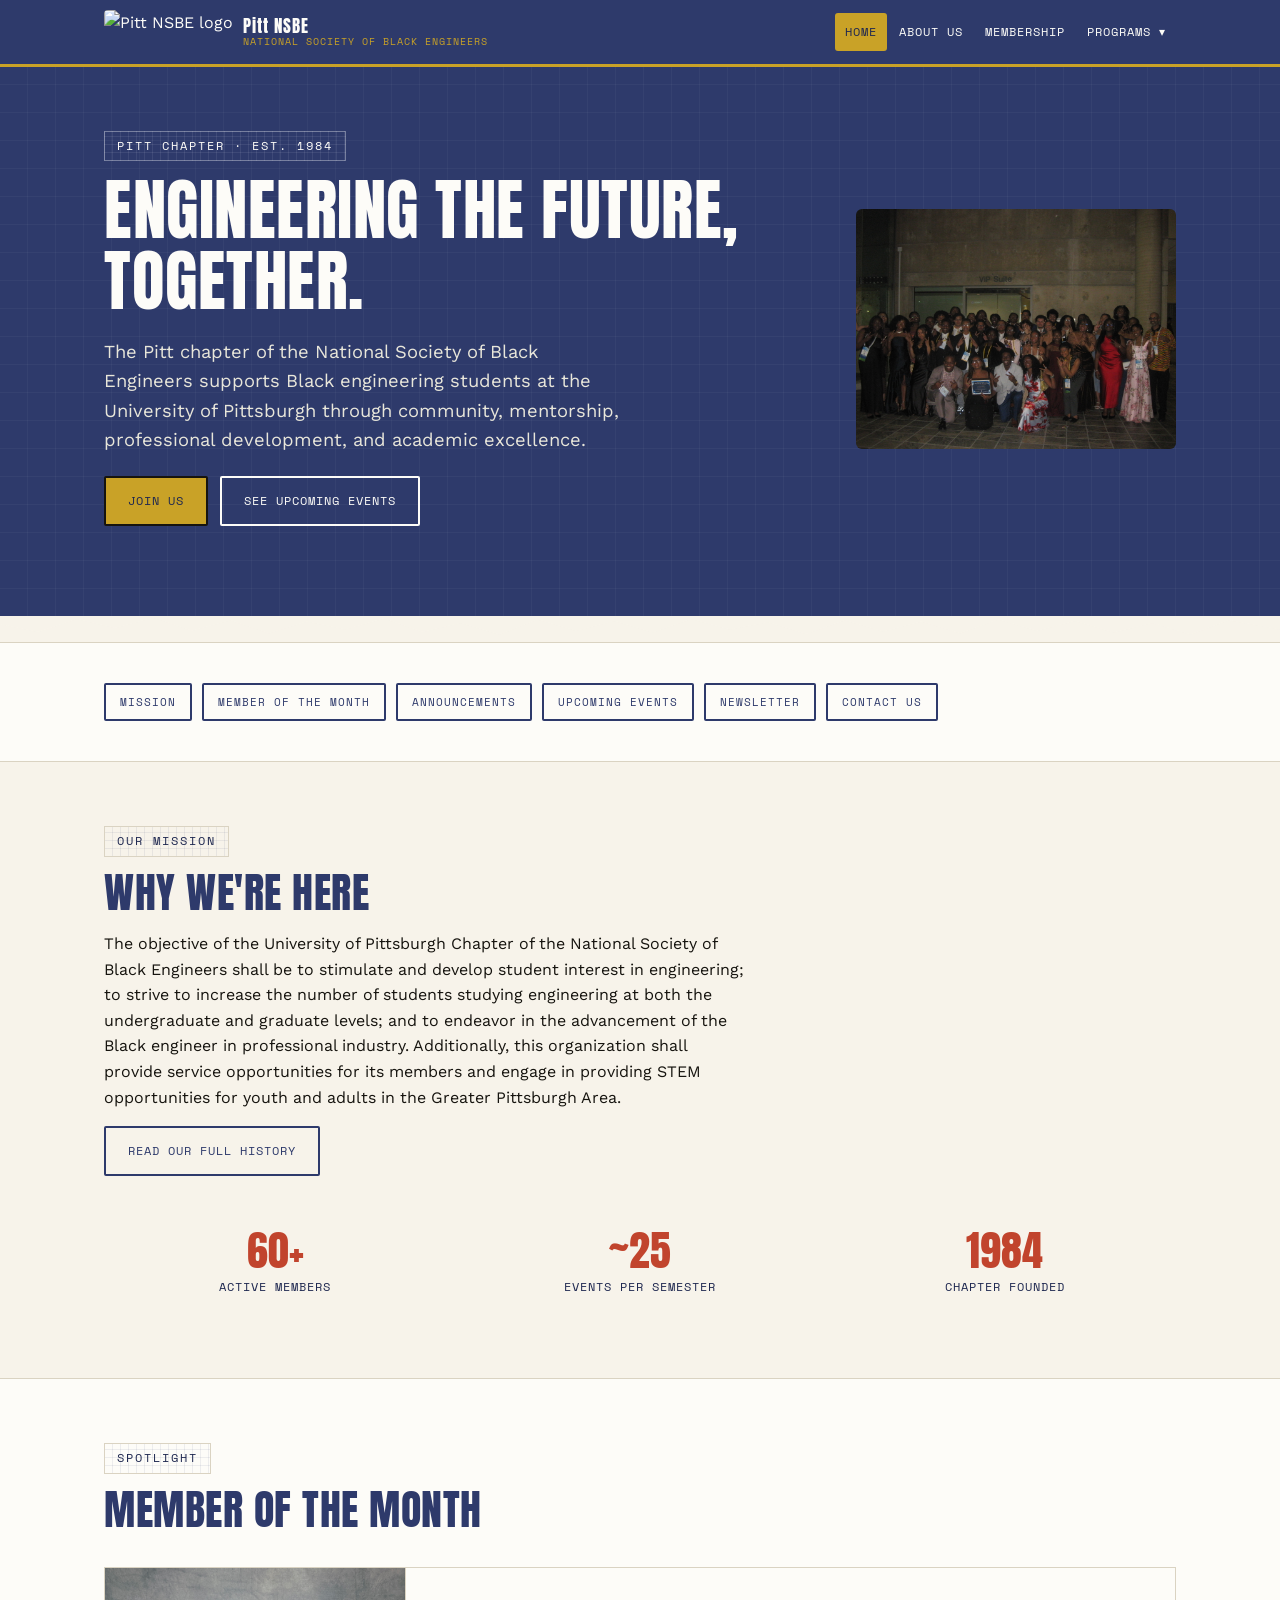
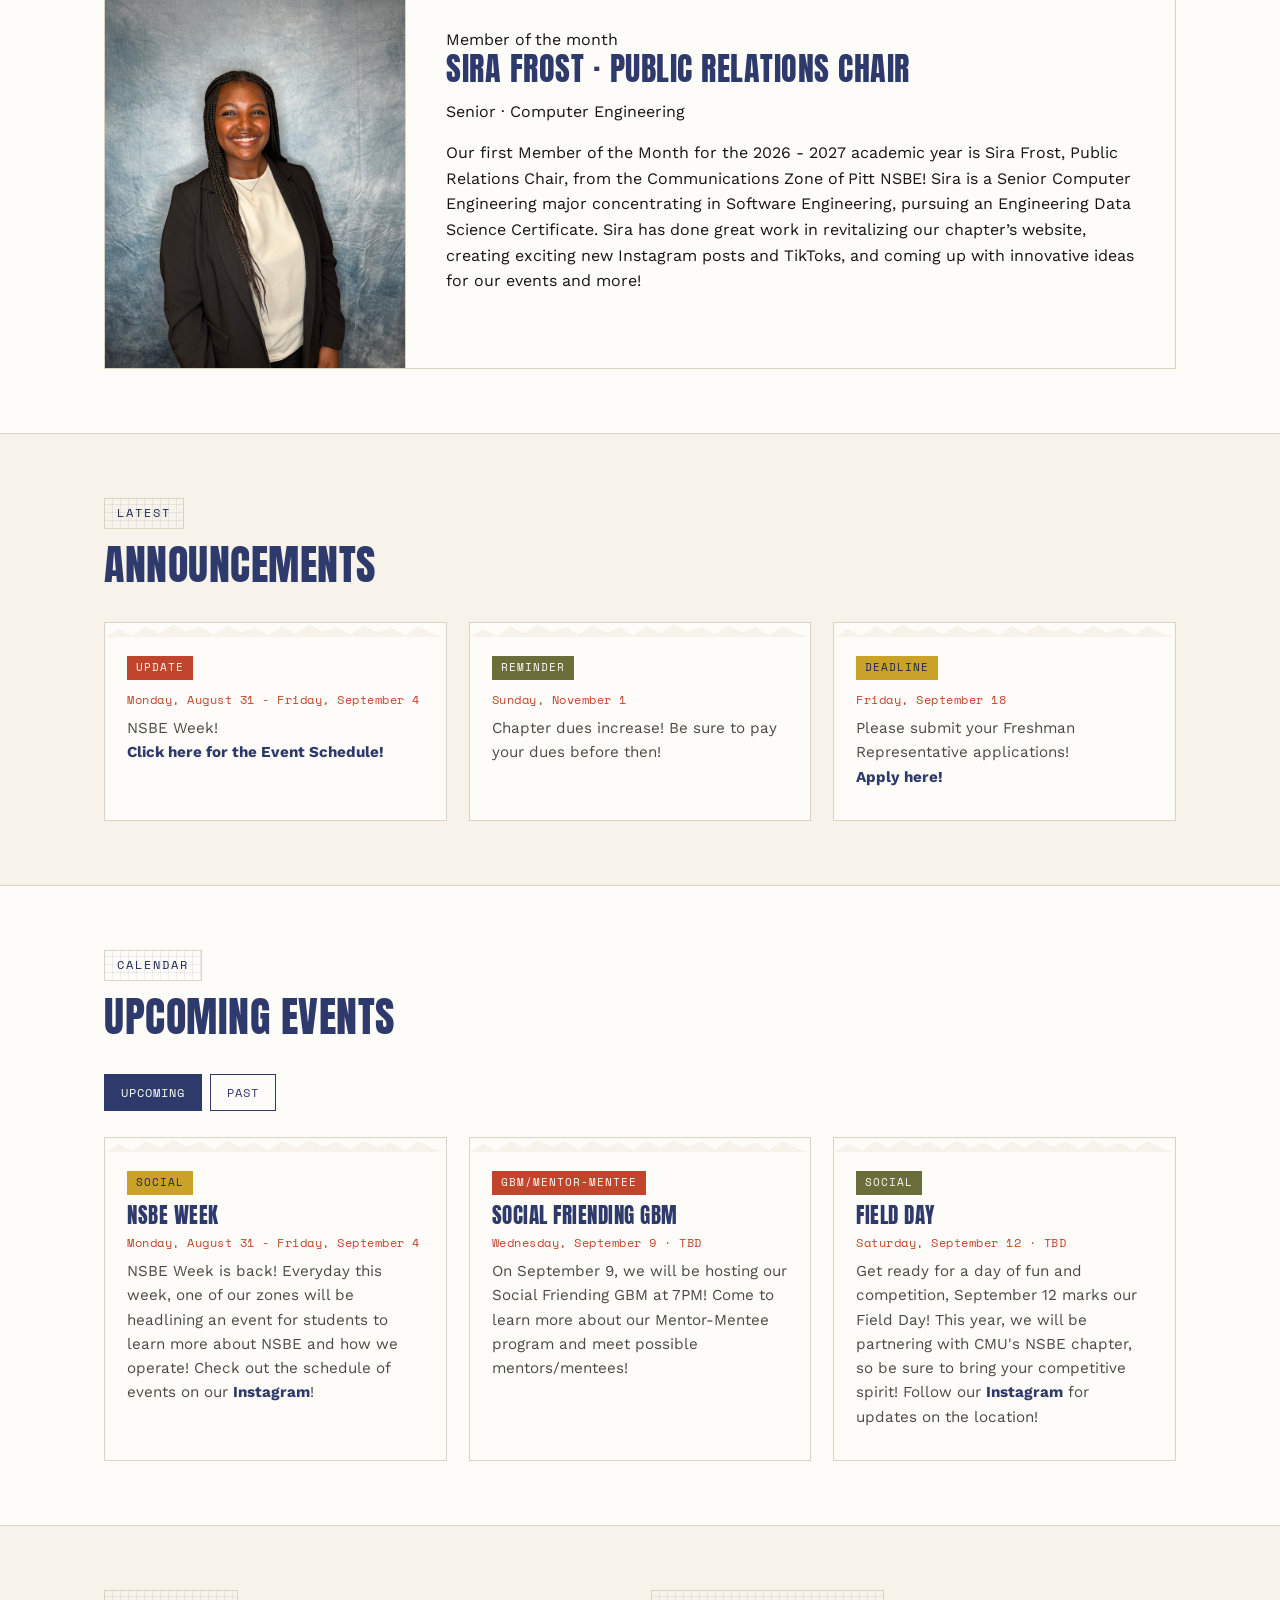
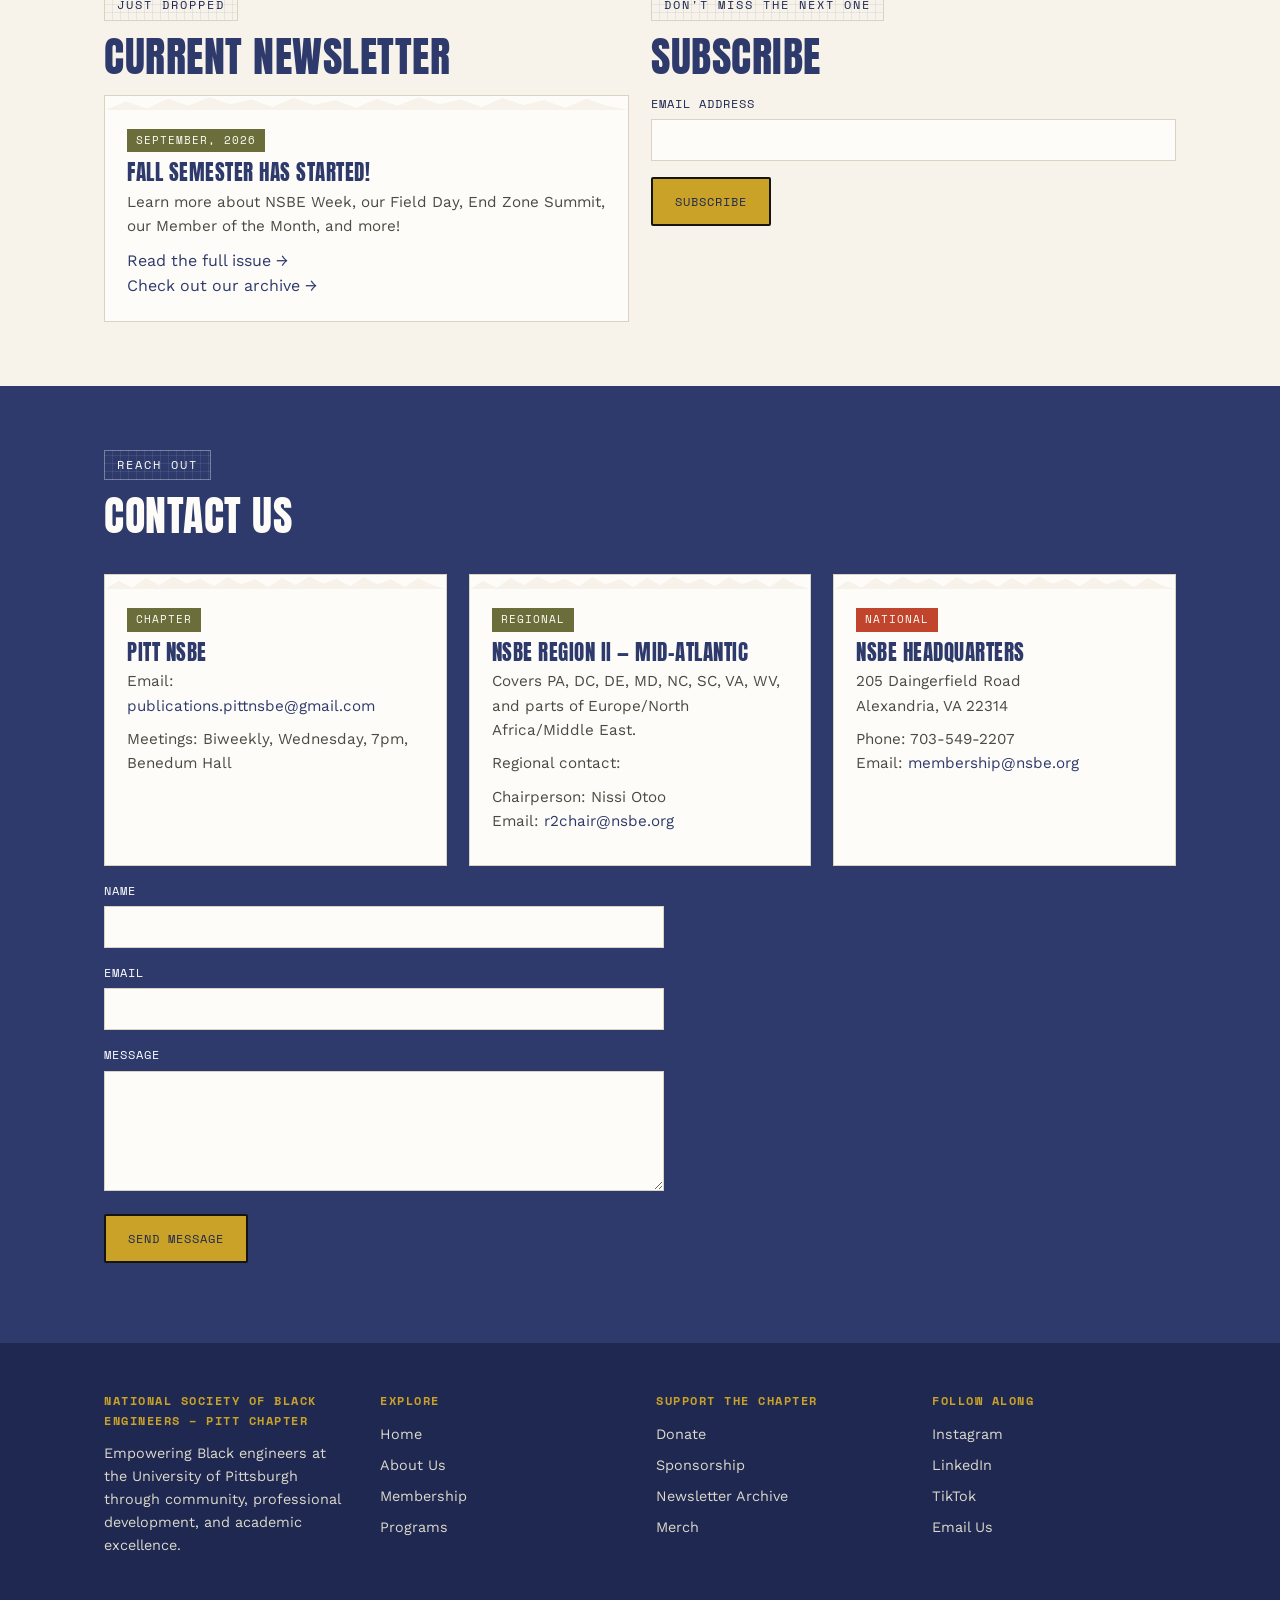
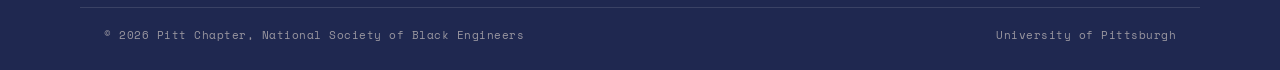
==== index.html @ 00cb349c "updated newsletter, member of the month, some nsbe jr info, mentor-mentee info, dues info, membershi" ====
<!DOCTYPE html>
<html lang="en">

<head>
  <meta charset="UTF-8">
  <meta name="viewport" content="width=device-width, initial-scale=1.0">
  <title>Home &middot; Pitt NSBE</title>
  <meta name="description" content="Pitt chapter of the National Society of Black Engineers.">
  <link rel="icon" href="assets/logo-nav.png">
  <link rel="stylesheet" href="css/style.css">
</head>

<body>
  <nav class="site-nav">
    <div class="nav-inner">
      <a class="brand" href="index.html">
        <img src="assets/logo-nav.png" alt="Pitt NSBE logo">
        <span class="brand-text">Pitt NSBE<small>National Society of Black Engineers</small></span>
      </a>
      <button class="nav-toggle" type="button" aria-label="Toggle menu">Menu</button>
      <ul class="nav-links">
        <li class="active"><a href="index.html">Home</a></li>
        <li><a href="about.html">About us</a></li>
        <li><a href="membership.html">Membership</a></li>
        <li class="has-dropdown"><button type="button">Programs &#9662;</button>
          <div class="dropdown"><a href="programs.html">About</a><a href="programs-aex.html">AEX chair</a><a
              href="programs-mentor-mentee.html">Mentor-Mentee</a><a href="programs-freshman-reps.html">Freshman Reps</a><a href="programs-volunteering-pci.html">Volunteering &amp; PCI</a></div>
      </ul>
    </div>
  </nav>
  <header class="hero">
    <div class="wrap">
      <div class="hero-copy">
        <span class="eyebrow on-navy">Pitt chapter &middot; est. 1984</span>
        <h1>Engineering&nbsp;the future,<br>together.</h1>
        <p class="lead">The Pitt chapter of the National Society of Black Engineers supports Black engineering students
          at the University of Pittsburgh through community, mentorship, professional development, and academic
          excellence.</p>
        <div class="hero-actions"><a class="btn" href="membership.html">Join us</a><a class="btn outline"
            href="#events">See upcoming events</a></div>
      </div>
      <div class="hero-figure"><img src="assets/IMG_0581.JPG" alt="Pitt NSBE chapter photo" style="border-radius:6px;">
      </div>
    </div>
  </header>
  <span class="torn"></span>
  <section class="tight alt">
    <div class="wrap" style="display:flex;gap:10px;flex-wrap:wrap;"><a href="#mission" class="btn on-paper outline"
        style="padding:8px 14px;font-size:0.7rem;">Mission</a><a href="#motm" class="btn on-paper outline"
        style="padding:8px 14px;font-size:0.7rem;">Member of the month</a><a href="#announcements"
        class="btn on-paper outline" style="padding:8px 14px;font-size:0.7rem;">Announcements</a><a href="#events"
        class="btn on-paper outline" style="padding:8px 14px;font-size:0.7rem;">Upcoming events</a><a href="#newsletter"
        class="btn on-paper outline" style="padding:8px 14px;font-size:0.7rem;">Newsletter</a><a href="#contact"
        class="btn on-paper outline" style="padding:8px 14px;font-size:0.7rem;">Contact us</a></div>
  </section>

  <section id="mission">
    <div class="wrap">
      <div class="section-head">
        <span class="eyebrow">Our mission</span>
        <h2>Why we're here</h2>
        <p>The objective of the University of Pittsburgh Chapter of the National Society of Black Engineers shall be to
          stimulate and develop student interest in engineering;
          to strive to increase the number of students studying engineering at both the undergraduate and graduate
          levels;
          and to endeavor in the advancement of the Black engineer in professional industry.
          Additionally, this organization shall provide service opportunities for
          its members and engage in providing STEM opportunities for youth and adults in the Greater Pittsburgh Area.
        </p>
        <a class="btn on-paper outline" href="about.html#history">Read our full history</a>
      </div>
      <div class="grid cols-4">
        <div class="stat">
          <div class="num">60+</div>
          <div class="label">Active members</div>
        </div>
        <div class="stat">
          <div class="num">~25</div>
          <div class="label">Events per semester</div>
        </div>
        <!-- <div class="stat">
          <div class="num">[N]</div>
          <div class="label">Corporate partners</div>
        </div> -->
        <div class="stat">
          <div class="num">1984</div>
          <div class="label">Chapter founded</div>
        </div>
      </div>
    </div>
  </section>

  <section id="motm" class="alt">
    <div class="wrap">
      <div class="section-head">
        <span class="eyebrow">Spotlight</span>
        <h2>Member of the Month</h2>
      </div>
      <div
        style="display:flex;flex-wrap:wrap;align-items:stretch;border:1px solid var(--paper-line);background:var(--white);">
        <div><img class="photo-block" src="memberofthemonth/sira_memberofthemonth.JPEG" alt="none"
            style="flex:1 1 340px;max-height:400px;height:auto;aspect-ratio:auto;margin-bottom:0;border:none;border-right:1px solid var(--paper-line);">
        </div>
        <div style="flex:1 1 380px;padding:40px;display:flex;flex-direction:column;justify-content:center;">
          <span class="tag mustard" style="align-self:flex-start;">Member of the month</span>
          <h3 style="font-size:2rem;">Sira Frost &middot; Public Relations Chair</h3>
          <p class="meta">Senior &middot; Computer Engineering<!--[Year] &middot; [Major]--></p>
          <p>Our first Member of the Month for the 2026 - 2027 academic year is Sira Frost, Public Relations Chair, from the Communications Zone of Pitt NSBE! Sira is a Senior Computer Engineering major concentrating in Software Engineering, pursuing an Engineering Data Science Certificate. Sira has done great work in revitalizing our chapter’s website, creating exciting new Instagram posts and TikToks, and coming up with innovative ideas for our events and more! 
            <!--Commented: [Placeholder: a short highlight &mdash; what this member has been working on, an award, a project, or why
            they were nominated.]-->
          </p>
        </div>
      </div>
    </div>
  </section>

  <section id="announcements">
    <div class="wrap">
      <div class="section-head">
        <span class="eyebrow">Latest</span>
        <h2>Announcements</h2>
      </div>
      <div class="grid cols-3">
        <div class="card"><span class="tag rust">Update</span>
          <p class="meta">Monday, August 31 - Friday, September 4</p>
          <p>NSBE Week! <br /><a href="https://www.instagram.com/p/DcrUnYECfcT/?utm_source=ig_web_copy_link&igsi=MzRlODBiNWFlZA=="><b>Click here for the Event Schedule!</b></a>
        </div>
        <div class="card"><span class="tag">Reminder</span>
          <p class="meta">Sunday, November 1</p>
          <p>Chapter dues increase! Be sure to pay your dues before then!</p>
        </div>
        <div class="card"><span class="tag mustard">Deadline</span>
          <p class="meta">Friday, September 18</p>
          <p>Please submit your Freshman Representative applications! <br /><a href="https://docs.google.com/forms/d/1RPCoo2Vqmk_3-xjyX3SD7b1E298fFHgGAANu89RTq7o/viewform?edit_requested=true"><b>Apply here!</b></a></p>
        </div>
      </div>
    </div>
  </section>

  <section id="events" class="alt">
    <div class="wrap">
      <div class="section-head">
        <span class="eyebrow">Calendar</span>
        <h2>Upcoming events</h2>
      </div>
      <div class="tabs">
        <button class="tab-btn active" data-tab="ev-upcoming">Upcoming</button>
        <button class="tab-btn" data-tab="ev-past">Past</button>
      </div>
      <div class="tab-panel active" id="ev-upcoming">
        <div class="grid cols-3">
          <div class="card"><span class="tag mustard">Social</span>
            <h3>NSBE Week</h3>
            <p class="meta">Monday, August 31 - Friday, September 4</p>
            <p>NSBE Week is back! Everyday this week, one of our zones will be headlining an event for students to learn more about NSBE and how we operate! 
              Check out the schedule of events on our <a href="https://www.instagram.com/p/DcrUnYECfcT/?utm_source=ig_web_copy_link&igsi=MzRlODBiNWFlZA=="><b>Instagram</b></a>!
            </p>
          </div>
          <div class="card"><span class="tag rust">GBM/Mentor-Mentee</span>
            <h3>Social Friending GBM</h3>
            <p class="meta">Wednesday, September 9 &middot; TBD</p>
            <p>On September 9, we will be hosting our Social Friending GBM at 7PM! Come to learn more about our Mentor-Mentee program and meet possible mentors/mentees!
            </p>
          </div>
          <div class="card"><span class="tag">Social</span>
            <h3>Field Day</h3>
            <p class="meta">Saturday, September 12 &middot; TBD</p>
            <p>Get ready for a day of fun and competition, September 12 marks our Field Day! This year, we will be partnering with CMU's NSBE chapter, so be sure to bring your competitive spirit! Follow our <a
                href="https://www.instagram.com/pitt_nsbe?utm_source=ig_web_button_share_sheet&igsh=ZDNlZDc0MzIxNw=="><b>Instagram</b></a>
              for updates on the location!
            </p>
          </div>
        </div>
      </div>
      <div class="tab-panel" id="ev-past">
        <div class="grid cols-3">
          <div class="card"><span class="tag rust">Social</span>
            <h3>Welcome Back Cookout</h3>
            <p class="meta">Saturday, August 22 &middot; Benedum Patio</p>
            <p>NSBE, SHPE, & SASE will be hosting a cookout to welcome incoming freshmen and welcome back returning
              members from 3-7 PM! <a href="https://docs.google.com/forms/d/e/1FAIpQLSeKUZq1J4CzcISL34aMlSRww9MVOa_pH2mMFoX3rJt0le-CTg/viewform"><b>Click Here To Sign Up!</b></a></p>
          </div>
          <div class="card"><span class="tag">GBM</span>
            <h3>First General Body Meeting</h3>
            <p class="meta">Wednesday, August 26, 8:30 PM &middot; Benedum 226</p>
            <p>Join us for our first General Body Meeting for the semester to learn more about NSBE and our chapter in 226 Benedum! Follow our <a
                href="https://www.instagram.com/pitt_nsbe?utm_source=ig_web_button_share_sheet&igsh=ZDNlZDc0MzIxNw=="><b>Instagram</b></a>
              for any updates! We are super excited to meet any newcomers and returning members!</p>
          </div>
        </div>
      </div>
    </div>
  </section>

  <section id="newsletter">
    <div class="wrap">
      <div class="grid cols-2">
        <div>
          <span class="eyebrow">Just dropped</span>
          <h2>Current newsletter</h2>
          <div class="card">
            <span class="tag">September, 2026</span>
            <h3>Fall Semester has Started!</h3>
            <p>Learn more about NSBE Week, our Field Day, End Zone Summit, our Member of the Month, and more!</p>
            <a href="newsletters/September2026.pdf" target="_blank">Read the full issue &rarr;</a>
            <br />
            <a href="newsletter.html">Check out our archive &rarr;</a>
          </div>
        </div>
        <div>
          <span class="eyebrow">Don't miss the next one</span>
          <h2>Subscribe</h2>
          <!--all of the information for the newsletter linking is found here: 
      https://www.thebricks.com/resources/guide-how-to-send-html-form-data-to-google-sheets
      however, some of the commas had to either be removed or replaced as semi-colons for the program to work-->

          <!-- link is to google sheets page titled "Newsletter Responses" in the google drive-->
          <p id="news-sub"></p>
          <form name="newsletterform">
            <label for="nl-email">Email address</label>
            <input id="nl-email" name="email" type="email" required>
            <button class="btn" type="submit" style="margin-top:16px;">Subscribe</button>
          </form>

          <!-- using javascript to make submission message nicer! 
       This code below prevents the submission of an email from redirecting/leaving the page-->
          <script>
            const form = document.forms['newsletterform'];
            const formMessage = document.getElementById('news-sub');

            const SCRIPT_URL = 'https://script.google.com/macros/s/AKfycbywruRN1-F2PvW3c5j03_kg2nvoqDYN-SeQJHiEJ90l92JN3gQOvHMiZaCP4nNTK57i5w/exec';

            form.addEventListener('submit', e => {
              e.preventDefault();
              formMessage.textContent = 'Signing you up...';

              fetch(SCRIPT_URL, { method: 'POST', body: new FormData(form) })
                .then(response => response.json())
                .then(data => {
                  if (data.result === 'success') {
                    formMessage.textContent = 'Thank you for signing up for the newsletter!';
                    form.reset();
                  } else {
                    throw new Error(data.error || 'Unknown error occured.');
                  }
                })
                .catch(error => {
                  formMessage.textContent = `Error: ${error.message}`;
                  console.error('Error!', error.message);
                });
            });
          </script>
          <!--ending the javascript here!-->
        </div>
      </div>
    </div>
  </section>

  <section id="contact" class="navy-band">
    <div class="wrap">
      <div class="section-head">
        <span class="eyebrow on-navy">Reach out</span>
        <h2>Contact us</h2>
      </div>
      <div class="grid cols-3">
        <div class="card">
          <span class="tag">Chapter</span>
          <h3>Pitt NSBE</h3>
          <p>Email: <a href="mailto:publications.pittnsbe@gmail.com">publications.pittnsbe@gmail.com</a></p>
          <p>Meetings: Biweekly, Wednesday, 7pm, Benedum Hall</p>
        </div>
        <div class="card">
          <span class="tag olive">Regional</span>
          <h3>NSBE Region II &mdash; Mid-Atlantic</h3>
          <p>Covers PA, DC, DE, MD, NC, SC, VA, WV, and parts of Europe/North Africa/Middle East.</p>
          <p>Regional contact: </p>
          <p>Chairperson: Nissi Otoo <br /> Email: <a href="mailto:r2chair@nsbe.org">r2chair@nsbe.org</a></p>
        </div>
        <div class="card">
          <span class="tag rust">National</span>
          <h3>NSBE headquarters</h3>
          <p>205 Daingerfield Road<br>Alexandria, VA 22314</p>
          <p>Phone: 703-549-2207<br>Email: <a href="mailto:membership@nsbe.org">membership@nsbe.org</a></p>
        </div>
      </div>

      <!-- form to send to https://script.google.com/macros/s/AKfycbzuCiwC8Fn8DdwNFXjEhxI9z-VA_QFYY_0JZyAAIa8i51FiUP8Oa0Be5FRlP1hA0Q_rvQ/exec-->
      <!--all of the information for the newsletter linking is found here: 
            https://www.thebricks.com/resources/guide-how-to-send-html-form-data-to-google-sheets
            however, some of the commas had to either be removed or replaced as semi-colons for the program to work-->

      <!-- link is to google sheets page titled "Website Contact Us Form" in the google drive-->

      <form name="contacting us">
        <label for="c-name" style="color:#fff;">Name</label>
        <input id="c-name" name="name" type="text" required>
        <label for="c-email" style="color:#fff;">Email</label>
        <input id="c-email" name="email" type="email" required>
        <label for="c-msg" style="color:#fff;">Message</label>
        <textarea id="c-msg" name="message" required></textarea>
        <button class="btn" type="submit" style="margin-top:16px;">Send message</button>
      </form>
      <p id="contact-form"></p>
      <!-- using javascript to make submission message nicer! 
             This code below prevents the submission of an email from redirecting/leaving the page-->
      <script>
        const form2 = document.forms['contacting us'];
        const formMessage2 = document.getElementById('contact-form');

        const SCRIPT_URL2 = 'https://script.google.com/macros/s/AKfycbwBzkp0fKs6wwoimPIFuyuUUCWdsDG2LCbnjaD9vH1feNxxSiebMyQF-0DlwcrGw7aBUw/exec';

        form2.addEventListener('submit', e2 => {
          e2.preventDefault();
          formMessage2.textContent = 'Sending your message...';

          fetch(SCRIPT_URL2, { method: 'POST', body: new FormData(form2) })
            .then(response => response.json())
            .then(data => {
              if (data.result === 'success') {
                formMessage2.textContent = 'Thank you for the message! We will get back to you as soon as possible!';
                form2.reset();
              } else {
                throw new Error(data.error || 'Unknown error occured.');
              }
            })
            .catch(error => {
              formMessage2.textContent = `Error: ${error.message}`;
              console.error('Error!', error.message);
            });
        });
      </script>
      <!--ending the javascript here!-->

    </div>
  </section>

  <footer>
    <div class="wrap">
      <div>
        <h4>National Society of Black Engineers &ndash; Pitt Chapter</h4>
        <p style="font-size:0.9rem;max-width:280px;">Empowering Black engineers at the University of Pittsburgh through
          community, professional development, and academic excellence.</p>
      </div>
      <div>
        <h4>Explore</h4>
        <ul>
          <li><a href="index.html">Home</a></li>
          <li><a href="about.html">About Us</a></li>
          <li><a href="membership.html">Membership</a></li>
          <li><a href="programs.html">Programs</a></li>
        </ul>
      </div>
      <div>
        <h4>Support the chapter</h4>
        <ul>
          <li><a href="donation.html">Donate</a></li>
          <li><a href="sponsorship.html">Sponsorship</a></li>
          <li><a href="newsletter.html">Newsletter Archive</a></li>
          <li><a href="merch.html">Merch</a></li>
        </ul>
      </div>
      <div>
        <h4>Follow along</h4>
        <ul>
          <li><a
              href="https://www.instagram.com/pitt_nsbe?utm_source=ig_web_button_share_sheet&igsh=ZDNlZDc0MzIxNw==">Instagram</a>
          </li>
          <li><a href="https://www.linkedin.com/in/pitt-nsbe/">LinkedIn</a></li>
                  <li><a href="https://www.tiktok.com/@pitt_nsbe?is_from_webapp=1&sender_device=pc">TikTok</a></li>
          <li><a href="mailto:publications.pittnsbe@gmail.com">Email Us</a></li>
        </ul>
      </div>
    </div>
    <div class="footer-bottom">
      <span>&copy; <span id="year"></span> Pitt Chapter, National Society of Black Engineers</span>
      <span>University of Pittsburgh</span>
    </div>
  </footer>
  <script>document.getElementById('year').textContent = new Date().getFullYear();</script>
  <script src="js/main.js"></script>
</body>

</html>
---- css/style.css ----
@import url('https://fonts.googleapis.com/css2?family=Anton&family=Space+Mono:wght@400;700&family=Work+Sans:wght@400;500;600;700&display=swap');

:root{
  --navy:#2E3A6B;
  --navy-deep:#1F2850;
  --paper:#F7F3EA;
  --paper-line:#DAD3C2;
  --ink:#16140F;
  --mustard:#C9A227;
  --olive:#6B6E3A;
  --rust:#C1442D;
  --white:#FDFCF8;
  --maxw:1120px;
}

*{box-sizing:border-box;}
html{scroll-behavior:smooth;}
body{
  margin:0;
  background:var(--paper);
  color:var(--ink);
  font-family:'Work Sans',sans-serif;
  font-size:16px;
  line-height:1.6;
}
img{max-width:100%;display:block;}
a{color:var(--navy);text-decoration:none;}
a:focus-visible,button:focus-visible,input:focus-visible,textarea:focus-visible{
  outline:3px solid var(--rust);
  outline-offset:2px;
}

.wrap{max-width:var(--maxw);margin:0 auto;padding:0 24px;}

h1,h2,h3{
  font-family:'Anton',sans-serif;
  font-weight:400;
  text-transform:uppercase;
  letter-spacing:0.5px;
  line-height:1.05;
  margin:0 0 0.4em;
  color:var(--navy);
}
h1{font-size:clamp(2.4rem,6vw,4.2rem);}
h2{font-size:clamp(1.8rem,4vw,2.6rem);}
h3{font-size:1.3rem;}
p{margin:0 0 1em;}

.eyebrow{
  display:inline-flex;
  align-items:center;
  gap:8px;
  font-family:'Space Mono',monospace;
  font-size:0.72rem;
  letter-spacing:2px;
  text-transform:uppercase;
  color:var(--navy-deep);
  background:
    repeating-linear-gradient(0deg,transparent,transparent 7px,rgba(46,58,107,0.08) 7px,rgba(46,58,107,0.08) 8px),
    repeating-linear-gradient(90deg,transparent,transparent 7px,rgba(46,58,107,0.08) 7px,rgba(46,58,107,0.08) 8px);
  border:1px solid var(--paper-line);
  padding:5px 12px;
  margin-bottom:14px;
}
.eyebrow.on-navy{
  color:var(--white);
  border-color:rgba(255,255,255,0.35);
  background:
    repeating-linear-gradient(0deg,transparent,transparent 7px,rgba(255,255,255,0.08) 7px,rgba(255,255,255,0.08) 8px),
    repeating-linear-gradient(90deg,transparent,transparent 7px,rgba(255,255,255,0.08) 7px,rgba(255,255,255,0.08) 8px);
}

/* ---------- NAV ---------- */
.site-nav{
  background:var(--navy);
  position:sticky;
  top:0;
  z-index:100;
  border-bottom:3px solid var(--mustard);
}
.nav-inner{
  max-width:var(--maxw);
  margin:0 auto;
  padding:10px 24px;
  display:flex;
  align-items:center;
  justify-content:space-between;
  gap:16px;
}
.brand{display:flex;align-items:center;gap:10px;color:var(--white);}
.brand img{height:44px;width:auto;border-radius:4px;}
.brand-text{
  font-family:'Anton',sans-serif;
  color:var(--white);
  font-size:1.05rem;
  letter-spacing:1px;
  line-height:1.1;
}
.brand-text small{
  display:block;
  font-family:'Space Mono',monospace;
  font-size:0.6rem;
  letter-spacing:1px;
  color:var(--mustard);
  text-transform:uppercase;
}
.nav-toggle{
  display:none;
  background:none;
  border:2px solid var(--white);
  color:var(--white);
  font-family:'Space Mono',monospace;
  font-size:0.75rem;
  padding:8px 12px;
  cursor:pointer;
  text-transform:uppercase;
  letter-spacing:1px;
}
.nav-links{
  display:flex;
  flex-wrap:wrap;
  align-items:center;
  gap:4px 2px;
  list-style:none;
  margin:0;
  padding:0;
}
.nav-links li{position:relative;}
.nav-links > li > a, .nav-links > li > button{
  display:inline-block;
  color:var(--white);
  font-family:'Space Mono',monospace;
  font-size:0.72rem;
  letter-spacing:1px;
  text-transform:uppercase;
  padding:10px 10px;
  border-radius:3px;
  background:none;
  border:none;
  cursor:pointer;
}
.nav-links > li > a:hover, .nav-links > li > button:hover, .nav-links > li.active > a{
  background:var(--mustard);
  color:var(--navy-deep);
}
.dropdown{
  display:none;
  position:absolute;
  top:100%;
  left:0;
  background:var(--white);
  border:1px solid var(--paper-line);
  box-shadow:0 8px 18px rgba(0,0,0,0.18);
  min-width:220px;
  padding:6px;
  z-index:50;
}
.nav-links li.has-dropdown:hover .dropdown,
.nav-links li.has-dropdown:focus-within .dropdown{display:block;}
.dropdown a{
  display:block;
  color:var(--ink);
  font-family:'Work Sans',sans-serif;
  font-size:0.85rem;
  text-transform:none;
  letter-spacing:0;
  padding:9px 12px;
  border-radius:3px;
}
.dropdown a:hover{background:var(--paper);color:var(--rust);}

@media (max-width:880px){
  .nav-toggle{display:inline-block;}
  .nav-links{
    display:none;
    flex-direction:column;
    align-items:stretch;
    width:100%;
    padding:10px 0 14px;
  }
  .nav-links.open{display:flex;}
  .nav-inner{flex-wrap:wrap;}
  .dropdown{position:static;display:block;box-shadow:none;border:none;padding-left:14px;background:var(--navy-deep);}
  .nav-links li.has-dropdown .dropdown{display:none;}
  .nav-links li.has-dropdown.open .dropdown{display:block;}
}

/* ---------- HERO ---------- */
.hero{
  background:var(--navy);
  background-image:
    repeating-linear-gradient(0deg,transparent,transparent 27px,rgba(255,255,255,0.035) 27px,rgba(255,255,255,0.035) 28px),
    repeating-linear-gradient(90deg,transparent,transparent 27px,rgba(255,255,255,0.035) 27px,rgba(255,255,255,0.035) 28px);
  color:var(--white);
  padding:64px 0 90px;
  position:relative;
}
.hero .wrap{display:flex;flex-wrap:wrap;align-items:center;gap:40px;}
.hero-copy{flex:1 1 420px;}
.hero h1{color:var(--white);margin-bottom:0.3em;}
.hero p.lead{font-size:1.15rem;max-width:520px;color:#E8E6DA;}
.hero-actions{display:flex;flex-wrap:wrap;gap:12px;margin-top:22px;}
.hero-figure{flex:0 1 320px;}
.hero-figure img{border-radius:6px;}

/* torn edge signature, sits at bottom of hero / tops of sections */
.torn{
  position:relative;
  display:block;
  height:26px;
  width:100%;
  background:var(--paper);
  clip-path:polygon(
    0% 100%,0% 30%,3% 60%,6% 10%,9% 45%,12% 5%,15% 55%,18% 15%,21% 65%,24% 20%,
    27% 50%,30% 8%,33% 60%,36% 25%,39% 70%,42% 12%,45% 55%,48% 18%,51% 62%,54% 10%,
    57% 50%,60% 22%,63% 68%,66% 15%,69% 58%,72% 20%,75% 65%,78% 12%,81% 55%,84% 18%,
    87% 62%,90% 25%,93% 70%,96% 15%,100% 50%,100% 100%
  );
}

/* ---------- BUTTONS ---------- */
.btn{
  display:inline-block;
  font-family:'Space Mono',monospace;
  font-size:0.78rem;
  letter-spacing:1px;
  text-transform:uppercase;
  padding:13px 22px;
  border:2px solid var(--ink);
  border-radius:2px;
  cursor:pointer;
  background:var(--mustard);
  color:var(--navy-deep);
}
.btn:hover{background:var(--ink);color:var(--white);border-color:var(--ink);}
.btn.outline{background:transparent;color:var(--white);border-color:var(--white);}
.btn.outline:hover{background:var(--white);color:var(--navy-deep);}
.btn.on-paper.outline{color:var(--navy);border-color:var(--navy);}
.btn.on-paper.outline:hover{background:var(--navy);color:var(--white);}

/* ---------- SECTIONS ---------- */
section{padding:64px 0;}
section.tight{padding:40px 0;}
.section-head{max-width:640px;margin-bottom:36px;}
.alt{background:var(--white);border-top:1px solid var(--paper-line);border-bottom:1px solid var(--paper-line);}
.navy-band{background:var(--navy);color:var(--white);}
.navy-band h2{color:var(--white);}

/* ---------- CARD GRID + TORN CARD ---------- */
.grid{display:grid;gap:22px;}
.grid.cols-2{grid-template-columns:repeat(auto-fit,minmax(260px,1fr));}
.grid.cols-3{grid-template-columns:repeat(auto-fit,minmax(220px,1fr));}
.grid.cols-4{grid-template-columns:repeat(auto-fit,minmax(180px,1fr));}

.card{
  background:var(--white);
  border:1px solid var(--paper-line);
  padding:26px 22px 22px;
  position:relative;
}
.card::before{
  content:"";
  display:block;
  height:14px;
  margin:-26px -22px 16px;
  background:var(--paper);
  clip-path:polygon(0% 100%,4% 40%,8% 90%,12% 20%,16% 70%,20% 10%,24% 60%,28% 25%,32% 80%,36% 15%,
    40% 65%,44% 30%,48% 85%,52% 20%,56% 70%,60% 10%,64% 60%,68% 25%,72% 80%,76% 15%,
    80% 65%,84% 30%,88% 85%,92% 20%,96% 70%,100% 100%);
}
.card .tag{
  display:inline-block;
  font-family:'Space Mono',monospace;
  font-size:0.68rem;
  letter-spacing:1px;
  text-transform:uppercase;
  color:var(--white);
  background:var(--olive);
  padding:3px 9px;
  margin-bottom:10px;
}
.card .tag.rust{background:var(--rust);}
.card .tag.mustard{background:var(--mustard);color:var(--navy-deep);}
.card h3{margin-bottom:6px;}
.card p{color:#4A4A42;font-size:0.95rem;margin-bottom:0.6em;}
.card .meta{font-family:'Space Mono',monospace;font-size:0.75rem;color:var(--rust);letter-spacing:0.5px;}

.photo-block{
  width:100%;
  aspect-ratio:1/1;
  object-fit:cover;
  display:block;
  background:var(--paper);
  border:1px solid var(--paper-line);
  margin-bottom:14px;
}

/* ---------- LISTS / STATS ---------- */
.stat{text-align:center;padding:18px 10px;}
.stat .num{font-family:'Anton',sans-serif;font-size:2.6rem;color:var(--rust);line-height:1;}
.stat .label{font-family:'Space Mono',monospace;font-size:0.72rem;letter-spacing:1px;text-transform:uppercase;color:var(--navy-deep);margin-top:6px;}

.divider{border:none;border-top:1px solid var(--paper-line);margin:44px 0;}

/* ---------- TABS (events) ---------- */
.tabs{display:flex;gap:8px;margin-bottom:26px;flex-wrap:wrap;}
.tab-btn{
  font-family:'Space Mono',monospace;
  font-size:0.75rem;
  letter-spacing:1px;
  text-transform:uppercase;
  background:var(--white);
  border:1px solid var(--navy);
  color:var(--navy);
  padding:9px 16px;
  cursor:pointer;
}
.tab-btn.active{background:var(--navy);color:var(--white);}
.tab-panel{display:none;}
.tab-panel.active{display:block;}

/* ---------- FORMS ---------- */
form{max-width:560px;}
label{
  display:block;
  font-family:'Space Mono',monospace;
  font-size:0.72rem;
  letter-spacing:1px;
  text-transform:uppercase;
  margin-bottom:6px;
  margin-top:16px;
  color:var(--navy-deep);
}
input,textarea,select{
  width:100%;
  padding:11px 12px;
  border:1px solid var(--paper-line);
  background:var(--white);
  font-family:'Work Sans',sans-serif;
  font-size:0.95rem;
  color:var(--ink);
}
textarea{min-height:120px;resize:vertical;}
.form-note{font-size:0.85rem;color:#6b675c;margin-top:18px;}

/* ---------- FOOTER ---------- */
footer{background:var(--navy-deep);color:#DCD9CC;padding:48px 0 26px;}
footer .wrap{display:grid;grid-template-columns:repeat(auto-fit,minmax(200px,1fr));gap:32px;}
footer h4{
  font-family:'Space Mono',monospace;
  font-size:0.75rem;
  letter-spacing:1.5px;
  text-transform:uppercase;
  color:var(--mustard);
  margin:0 0 12px;
}
footer ul{list-style:none;margin:0;padding:0;}
footer li{margin-bottom:8px;font-size:0.9rem;}
footer a{color:#DCD9CC;}
footer a:hover{color:var(--mustard);}
.footer-bottom{
  max-width:var(--maxw);
  margin:36px auto 0;
  padding:18px 24px 0;
  border-top:1px solid rgba(255,255,255,0.12);
  font-family:'Space Mono',monospace;
  font-size:0.7rem;
  letter-spacing:0.5px;
  color:#9a97a0;
  display:flex;
  justify-content:space-between;
  flex-wrap:wrap;
  gap:8px;
}

@media (prefers-reduced-motion:no-preference){
  .card, .btn{transition:transform 0.15s ease, background 0.15s ease, color 0.15s ease;}
  .card:hover{transform:translateY(-3px);}
}
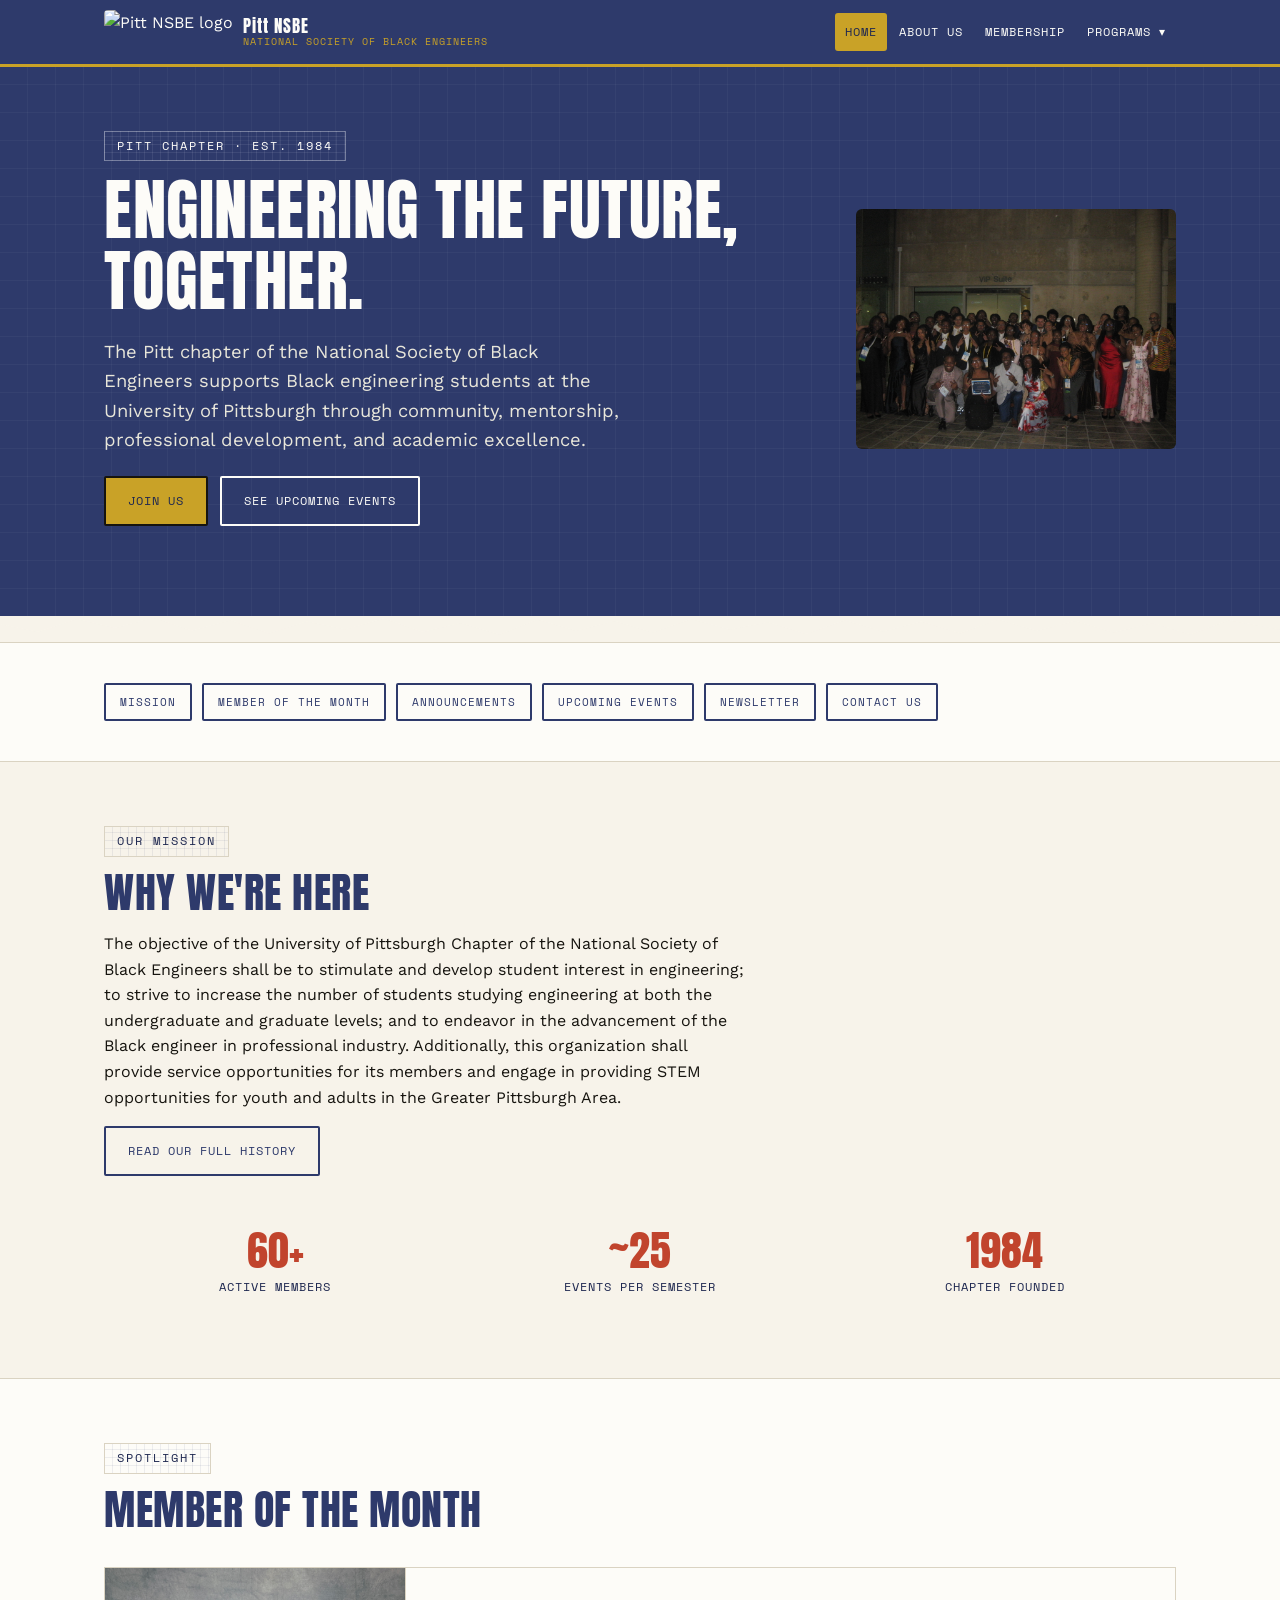
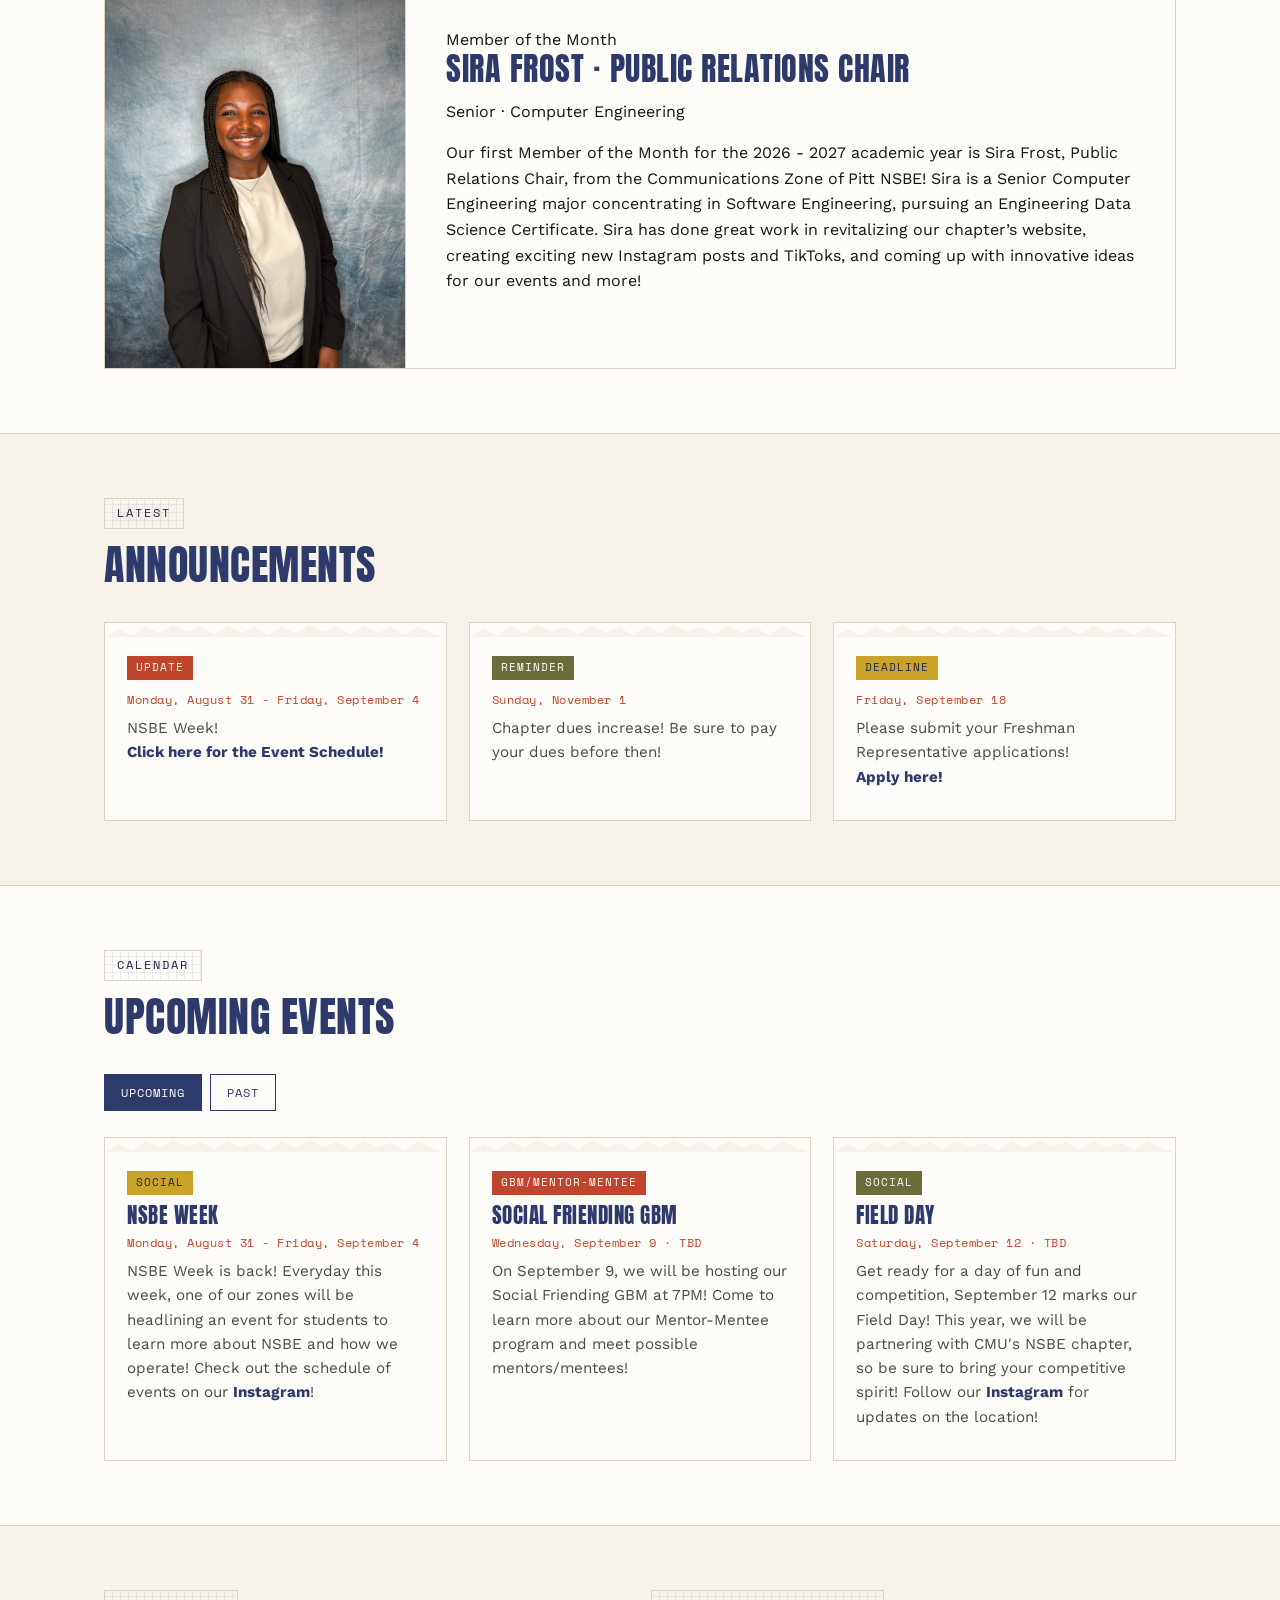
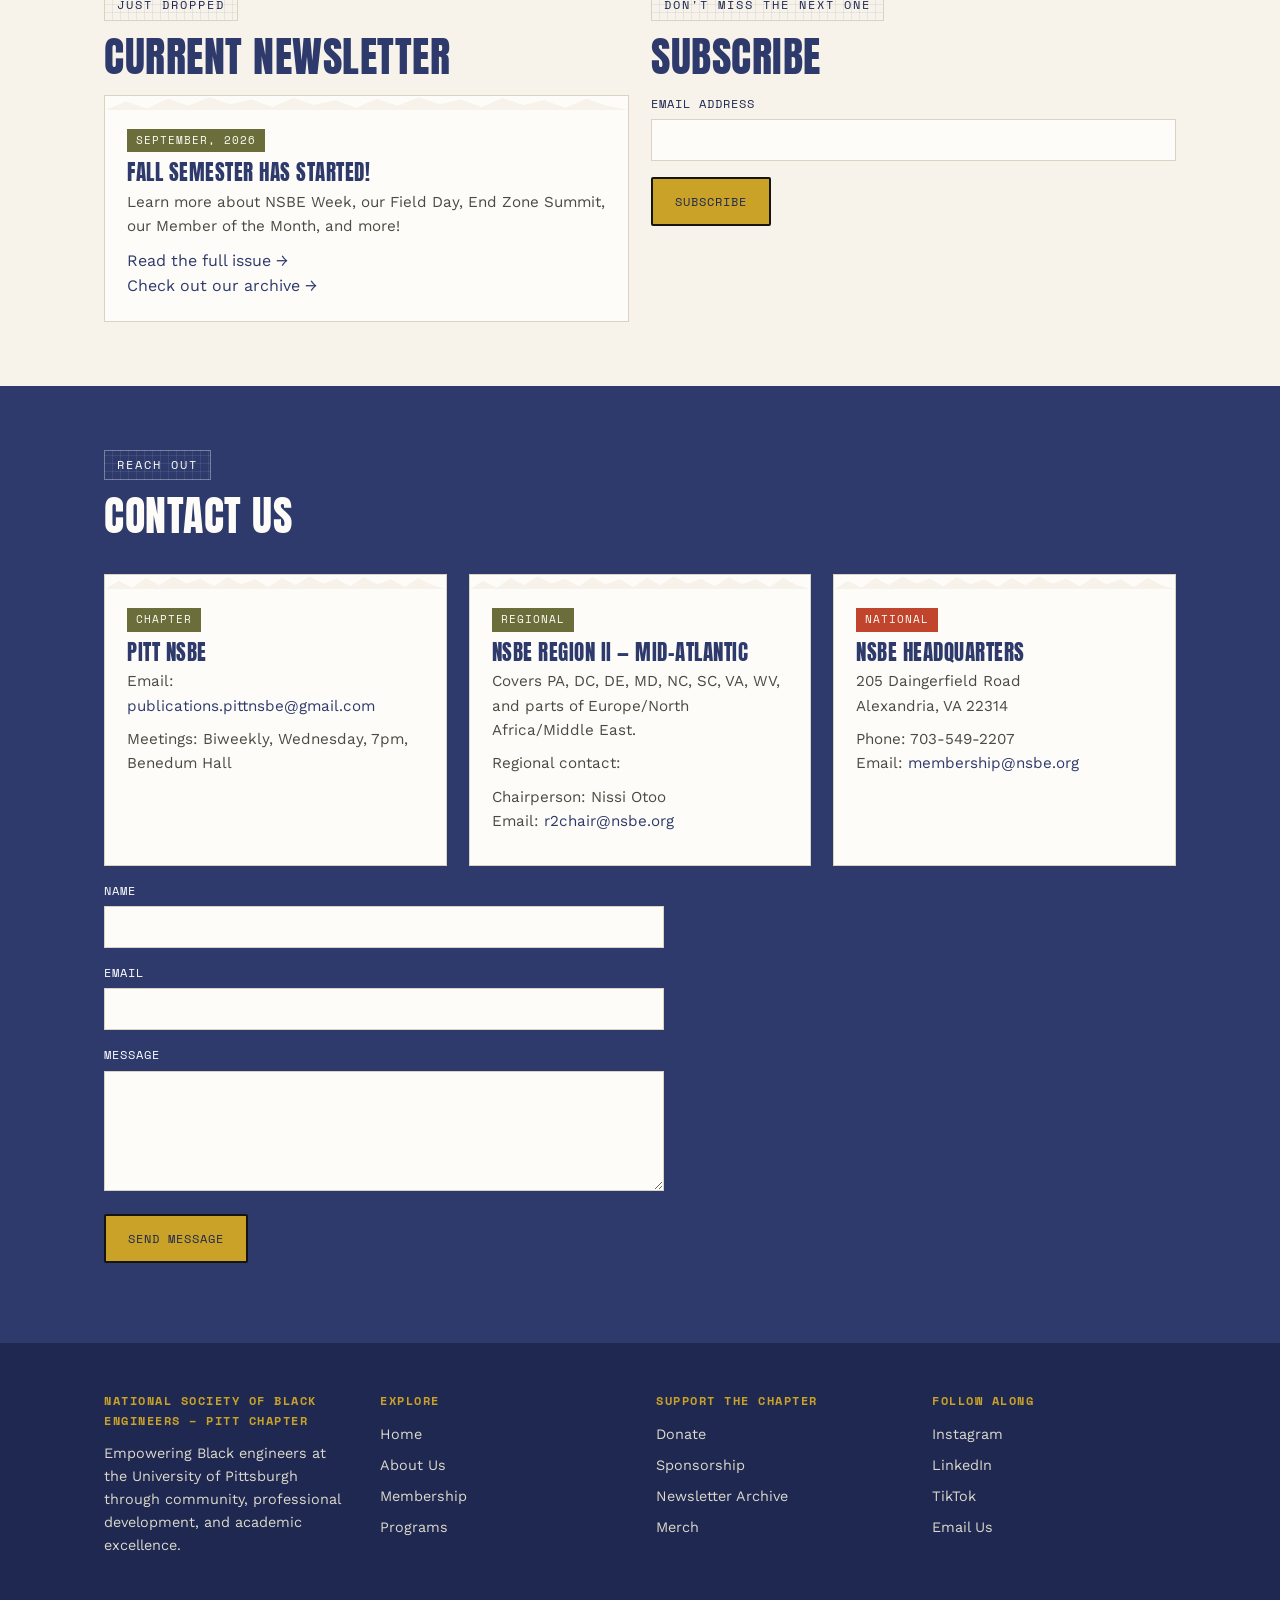
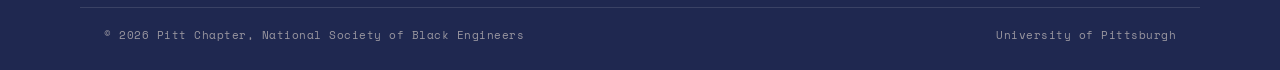
==== commit a211ed21: "typo fix" ====
--- a/index.html
+++ b/index.html
@@ -102,7 +102,7 @@
             style="flex:1 1 340px;max-height:400px;height:auto;aspect-ratio:auto;margin-bottom:0;border:none;border-right:1px solid var(--paper-line);">
         </div>
         <div style="flex:1 1 380px;padding:40px;display:flex;flex-direction:column;justify-content:center;">
-          <span class="tag mustard" style="align-self:flex-start;">Member of the month</span>
+          <span class="tag mustard" style="align-self:flex-start;">Member of the Month</span>
           <h3 style="font-size:2rem;">Sira Frost &middot; Public Relations Chair</h3>
           <p class="meta">Senior &middot; Computer Engineering<!--[Year] &middot; [Major]--></p>
           <p>Our first Member of the Month for the 2026 - 2027 academic year is Sira Frost, Public Relations Chair, from the Communications Zone of Pitt NSBE! Sira is a Senior Computer Engineering major concentrating in Software Engineering, pursuing an Engineering Data Science Certificate. Sira has done great work in revitalizing our chapter’s website, creating exciting new Instagram posts and TikToks, and coming up with innovative ideas for our events and more! 
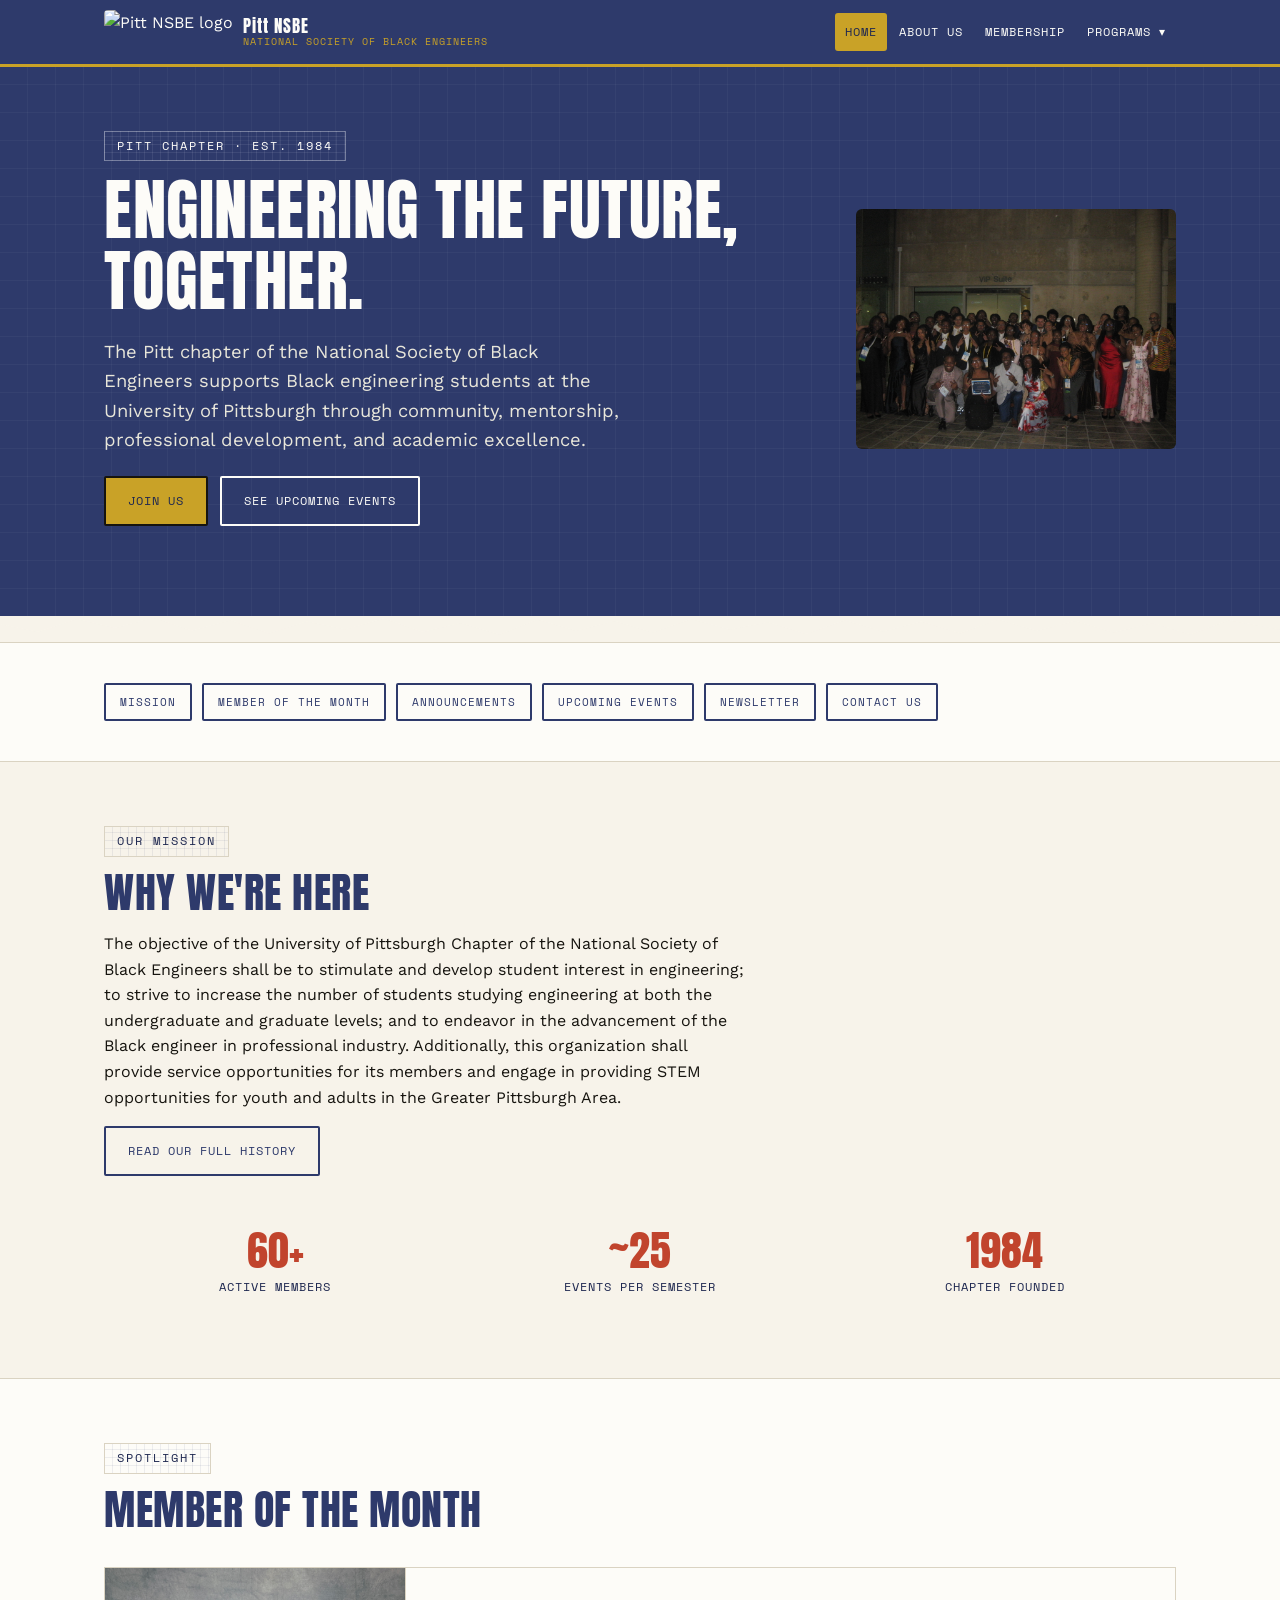
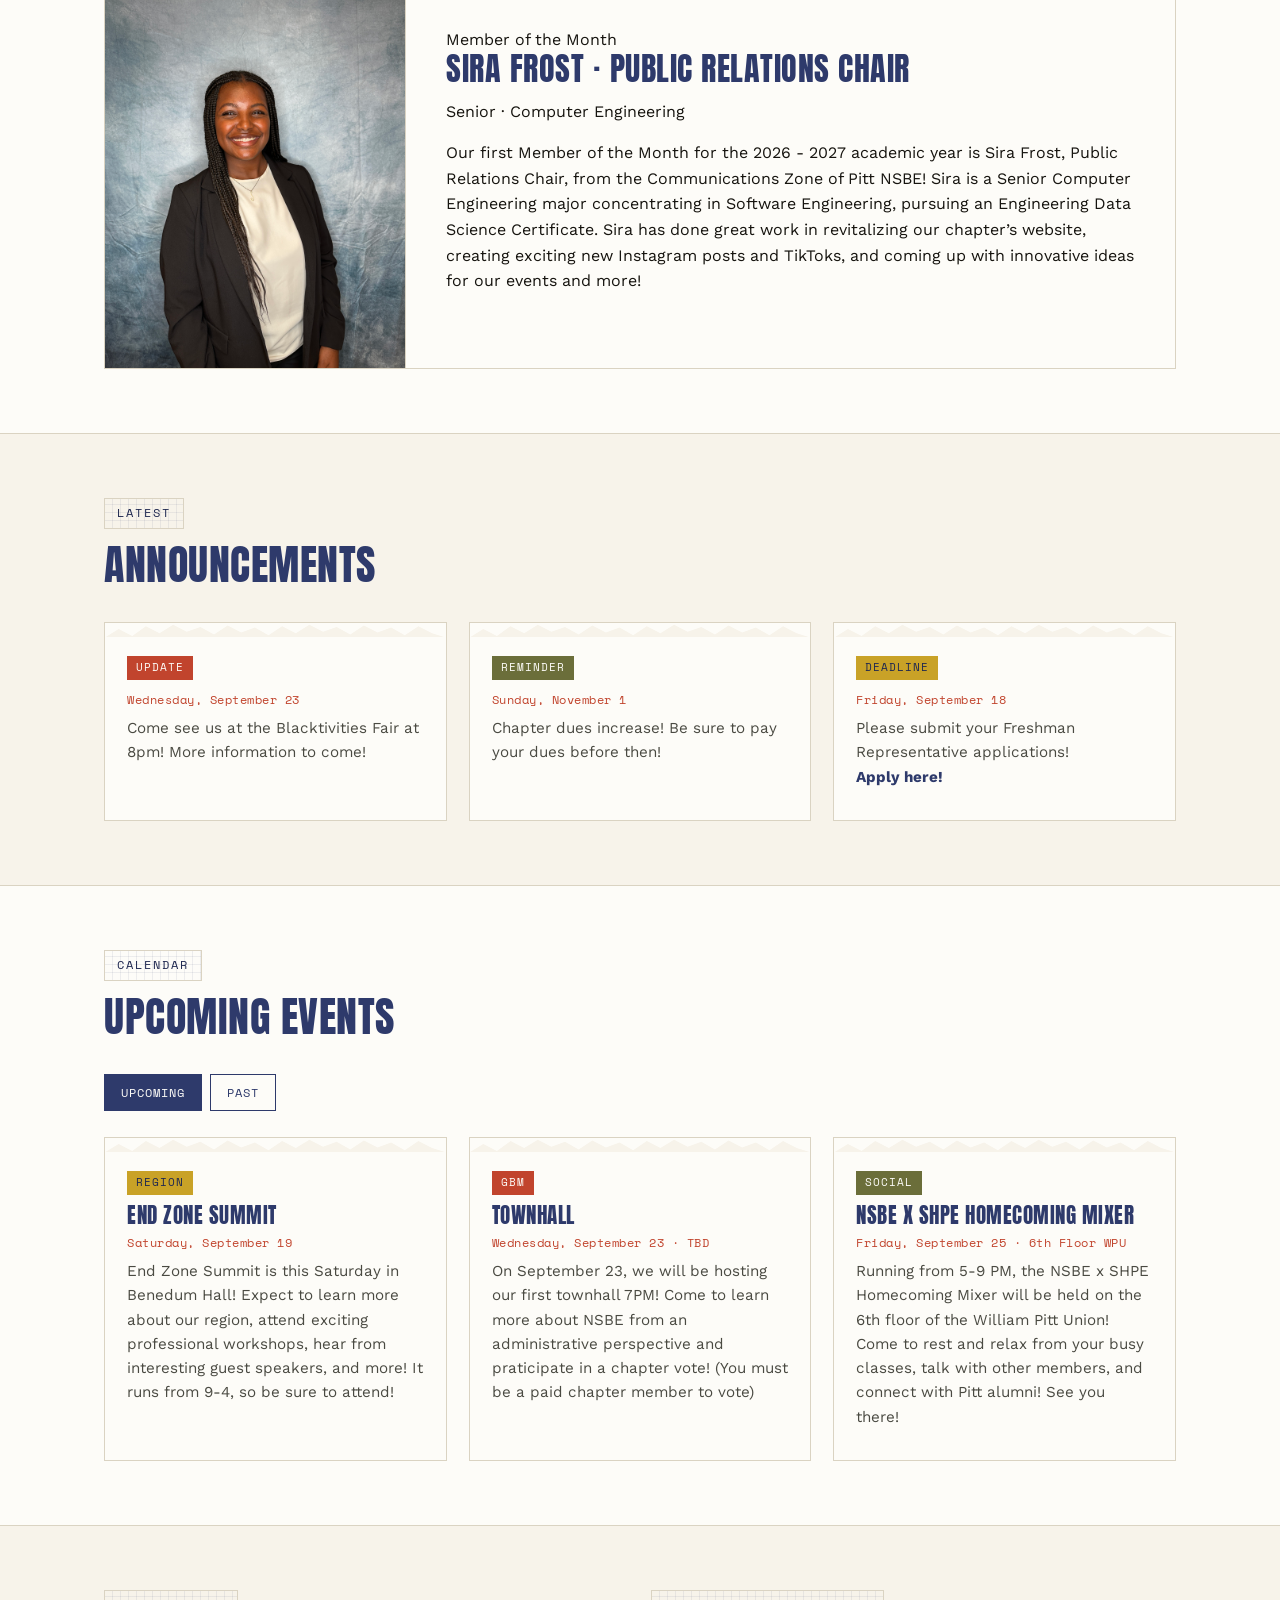
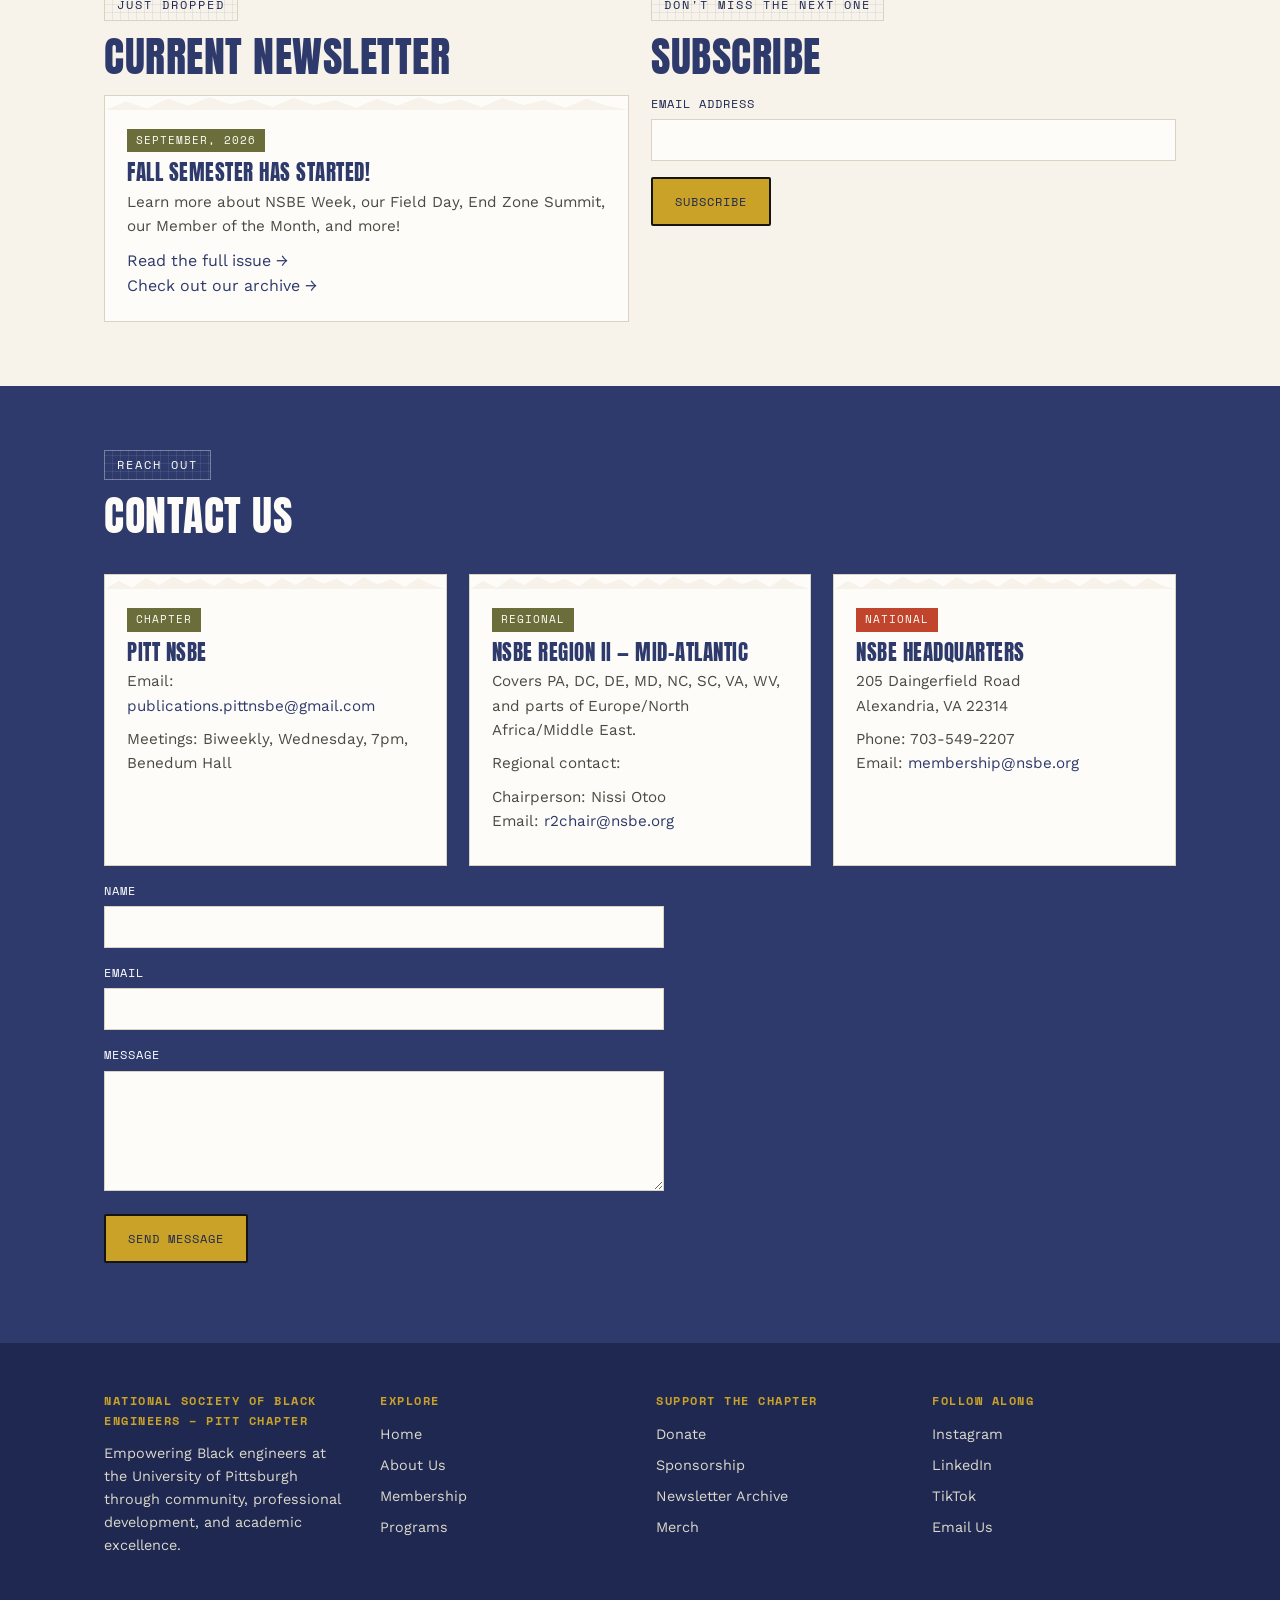
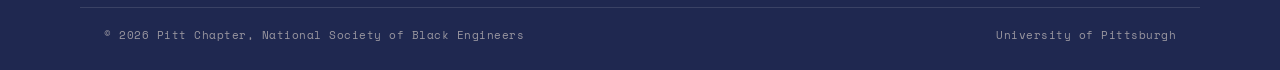
==== commit d01235fd: "updated upcoming events/announcements" ====
--- a/index.html
+++ b/index.html
@@ -122,8 +122,8 @@
       </div>
       <div class="grid cols-3">
         <div class="card"><span class="tag rust">Update</span>
-          <p class="meta">Monday, August 31 - Friday, September 4</p>
-          <p>NSBE Week! <br /><a href="https://www.instagram.com/p/DcrUnYECfcT/?utm_source=ig_web_copy_link&igsi=MzRlODBiNWFlZA=="><b>Click here for the Event Schedule!</b></a>
+          <p class="meta">Wednesday, September 23</p>
+          <p>Come see us at the Blacktivities Fair at 8pm! More information to come!
         </div>
         <div class="card"><span class="tag">Reminder</span>
           <p class="meta">Sunday, November 1</p>
@@ -148,6 +148,28 @@
         <button class="tab-btn" data-tab="ev-past">Past</button>
       </div>
       <div class="tab-panel active" id="ev-upcoming">
+        <div class="grid cols-3">
+          <div class="card"><span class="tag mustard">Region</span>
+            <h3>End Zone Summit</h3>
+            <p class="meta">Saturday, September 19</p>
+            <p>End Zone Summit is this Saturday in Benedum Hall! Expect to learn more about our region, attend exciting professional workshops, hear from interesting guest speakers, and more! It runs from 9-4, so be sure to attend!
+            </p>
+          </div>
+          <div class="card"><span class="tag rust">GBM</span>
+            <h3>Townhall</h3>
+            <p class="meta">Wednesday, September 23 &middot; TBD</p>
+            <p>On September 23, we will be hosting our first townhall 7PM! Come to learn more about NSBE from an administrative perspective and praticipate in a chapter vote! (You must be a paid chapter member to vote)
+            </p>
+          </div>
+          <div class="card"><span class="tag">Social</span>
+            <h3>NSBE x SHPE Homecoming Mixer</h3>
+            <p class="meta">Friday, September 25 &middot; 6th Floor WPU</p>
+            <p>Running from 5-9 PM, the NSBE x SHPE Homecoming Mixer will be held on the 6th floor of the William Pitt Union! Come to rest and relax from your busy classes, talk with other members, and connect with Pitt alumni! See you there!
+            </p>
+          </div>
+        </div>
+      </div>
+      <div class="tab-panel" id="ev-past">
         <div class="grid cols-3">
           <div class="card"><span class="tag mustard">Social</span>
             <h3>NSBE Week</h3>
@@ -156,12 +178,6 @@
               Check out the schedule of events on our <a href="https://www.instagram.com/p/DcrUnYECfcT/?utm_source=ig_web_copy_link&igsi=MzRlODBiNWFlZA=="><b>Instagram</b></a>!
             </p>
           </div>
-          <div class="card"><span class="tag rust">GBM/Mentor-Mentee</span>
-            <h3>Social Friending GBM</h3>
-            <p class="meta">Wednesday, September 9 &middot; TBD</p>
-            <p>On September 9, we will be hosting our Social Friending GBM at 7PM! Come to learn more about our Mentor-Mentee program and meet possible mentors/mentees!
-            </p>
-          </div>
           <div class="card"><span class="tag">Social</span>
             <h3>Field Day</h3>
             <p class="meta">Saturday, September 12 &middot; TBD</p>
@@ -169,23 +185,6 @@
                 href="https://www.instagram.com/pitt_nsbe?utm_source=ig_web_button_share_sheet&igsh=ZDNlZDc0MzIxNw=="><b>Instagram</b></a>
               for updates on the location!
             </p>
-          </div>
-        </div>
-      </div>
-      <div class="tab-panel" id="ev-past">
-        <div class="grid cols-3">
-          <div class="card"><span class="tag rust">Social</span>
-            <h3>Welcome Back Cookout</h3>
-            <p class="meta">Saturday, August 22 &middot; Benedum Patio</p>
-            <p>NSBE, SHPE, & SASE will be hosting a cookout to welcome incoming freshmen and welcome back returning
-              members from 3-7 PM! <a href="https://docs.google.com/forms/d/e/1FAIpQLSeKUZq1J4CzcISL34aMlSRww9MVOa_pH2mMFoX3rJt0le-CTg/viewform"><b>Click Here To Sign Up!</b></a></p>
-          </div>
-          <div class="card"><span class="tag">GBM</span>
-            <h3>First General Body Meeting</h3>
-            <p class="meta">Wednesday, August 26, 8:30 PM &middot; Benedum 226</p>
-            <p>Join us for our first General Body Meeting for the semester to learn more about NSBE and our chapter in 226 Benedum! Follow our <a
-                href="https://www.instagram.com/pitt_nsbe?utm_source=ig_web_button_share_sheet&igsh=ZDNlZDc0MzIxNw=="><b>Instagram</b></a>
-              for any updates! We are super excited to meet any newcomers and returning members!</p>
           </div>
         </div>
       </div>
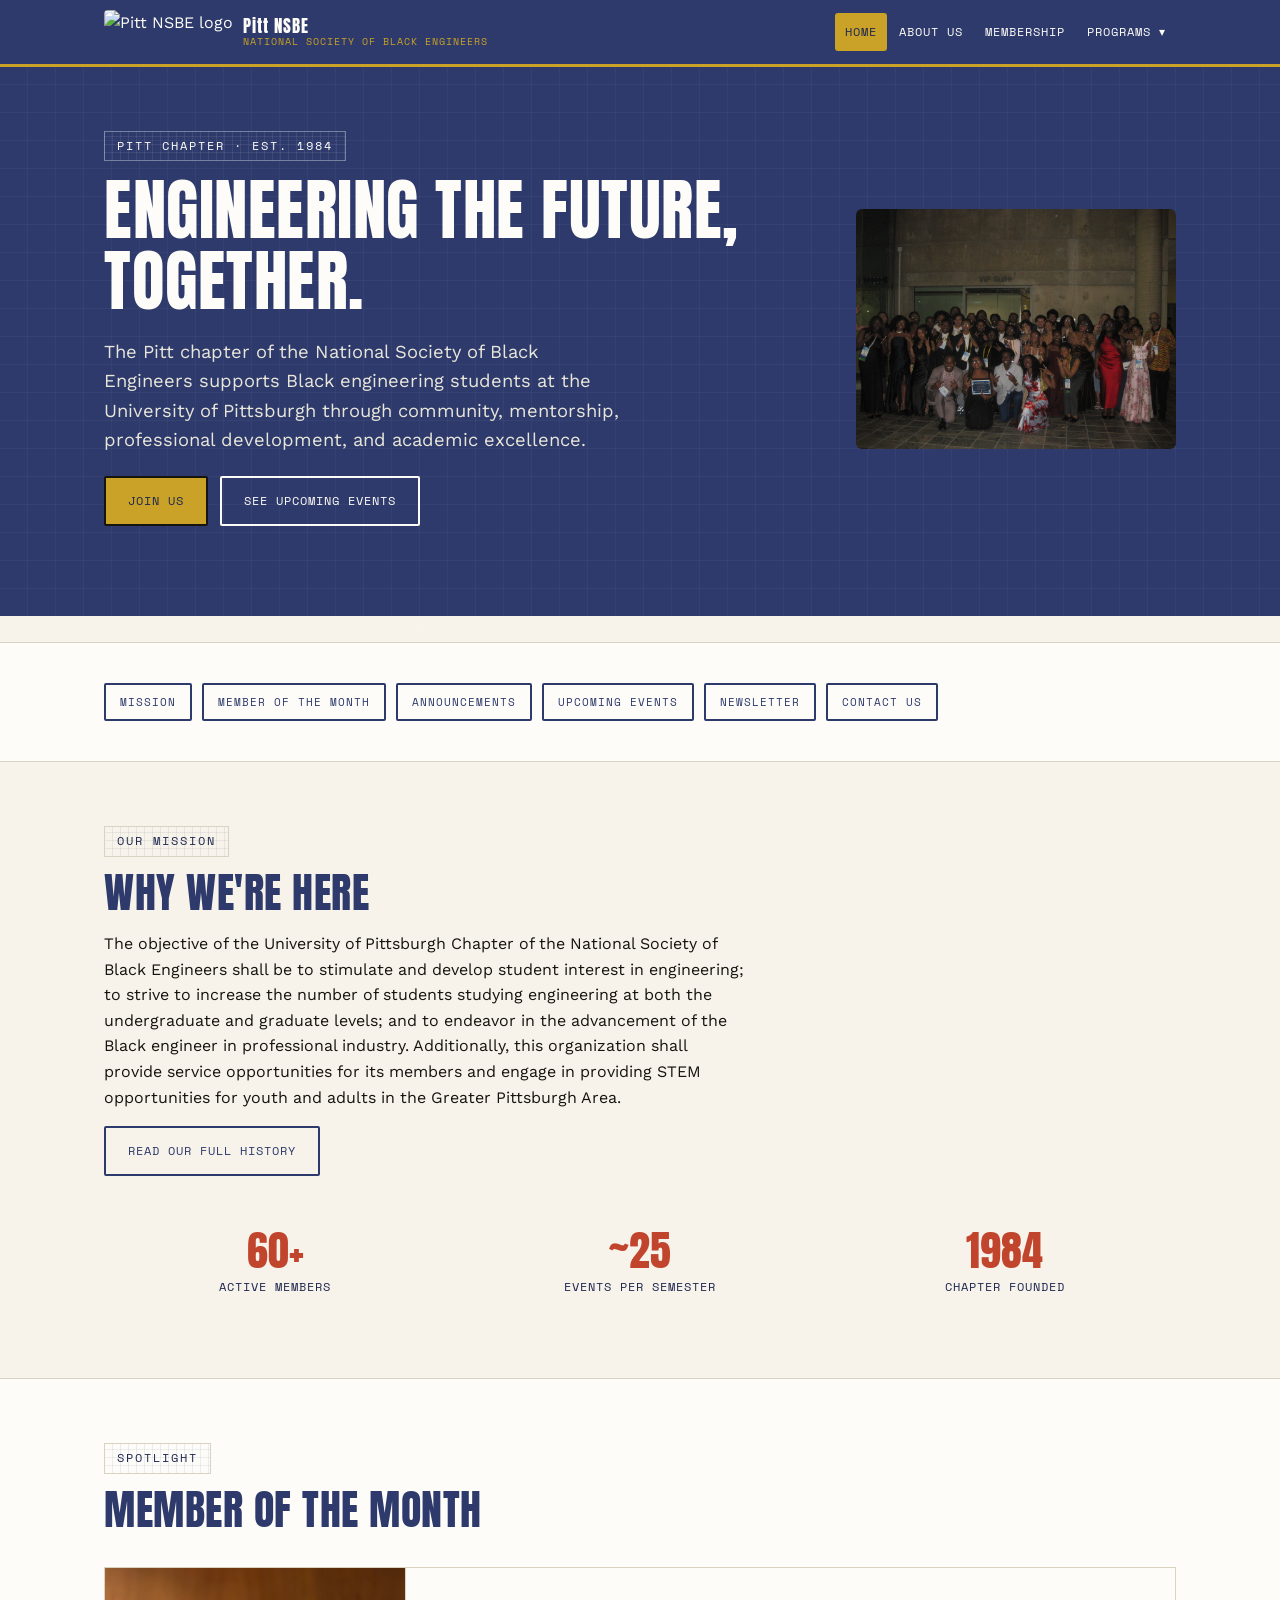
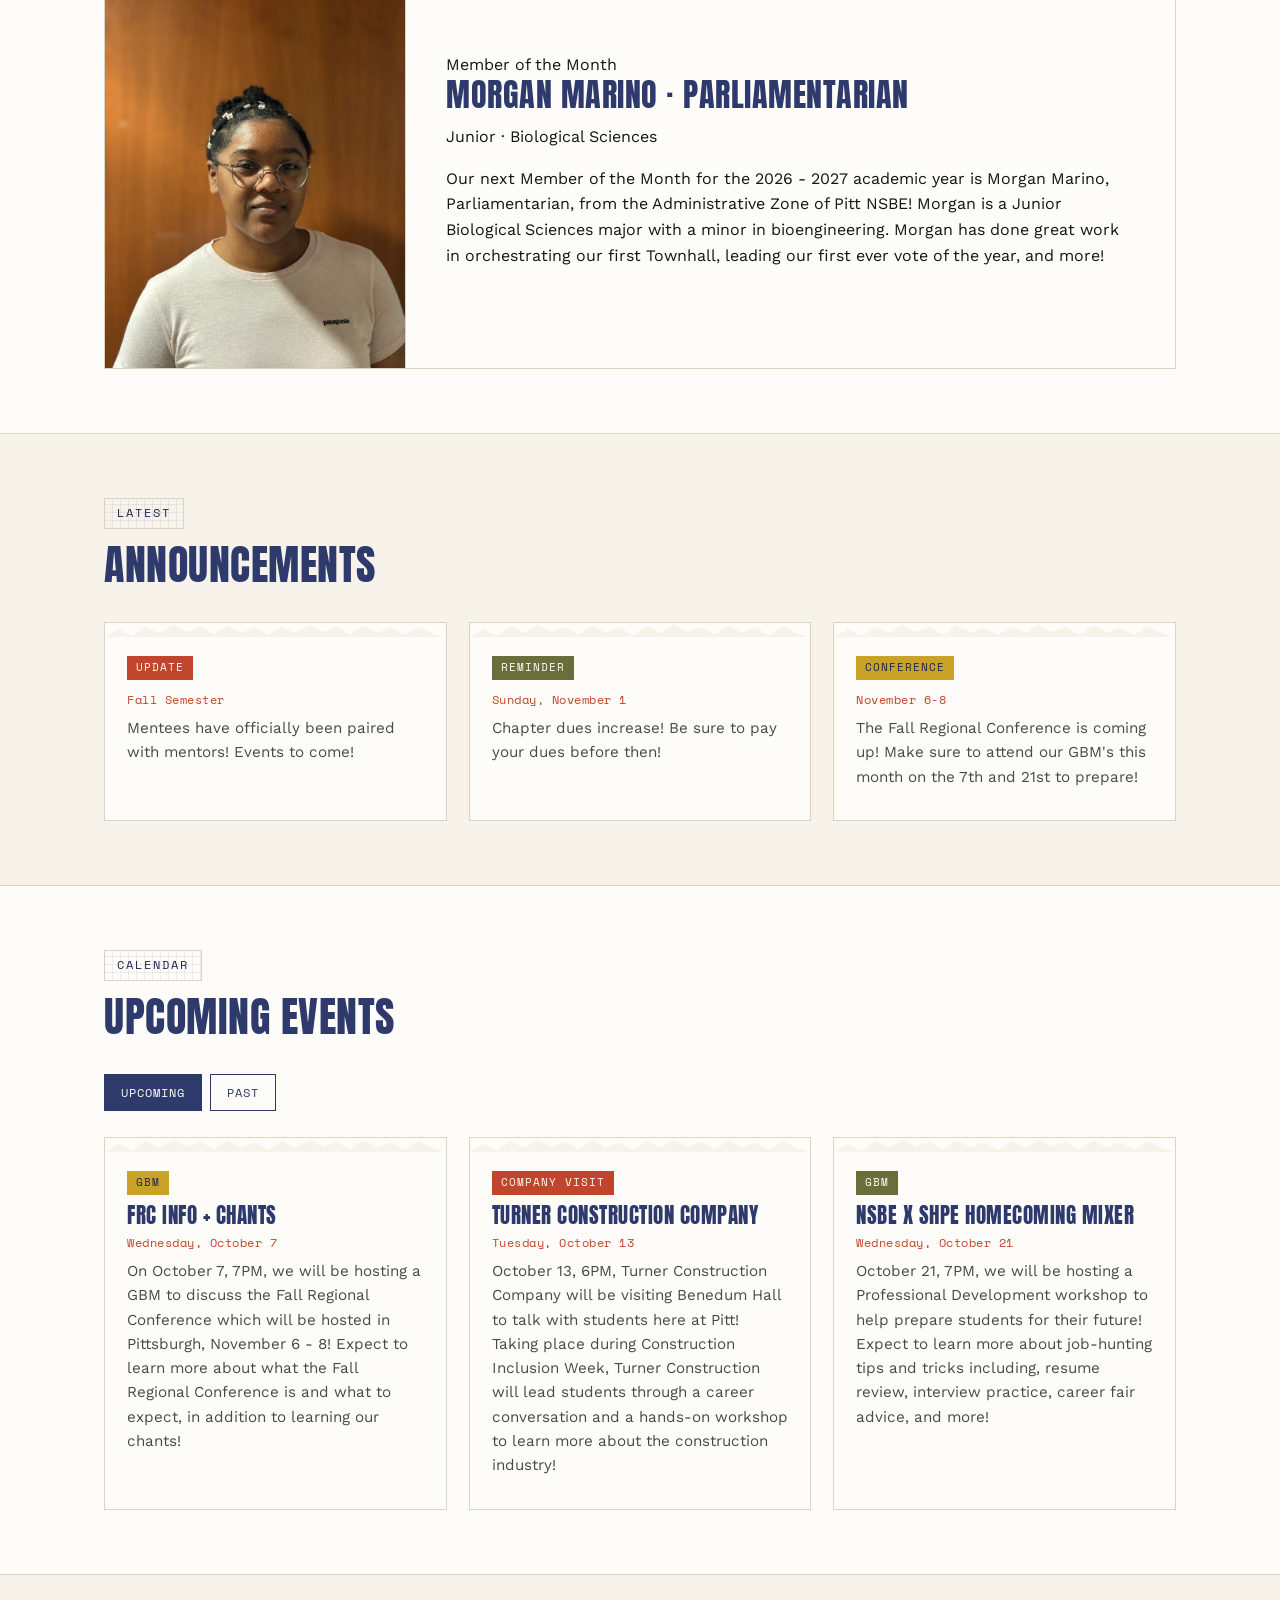
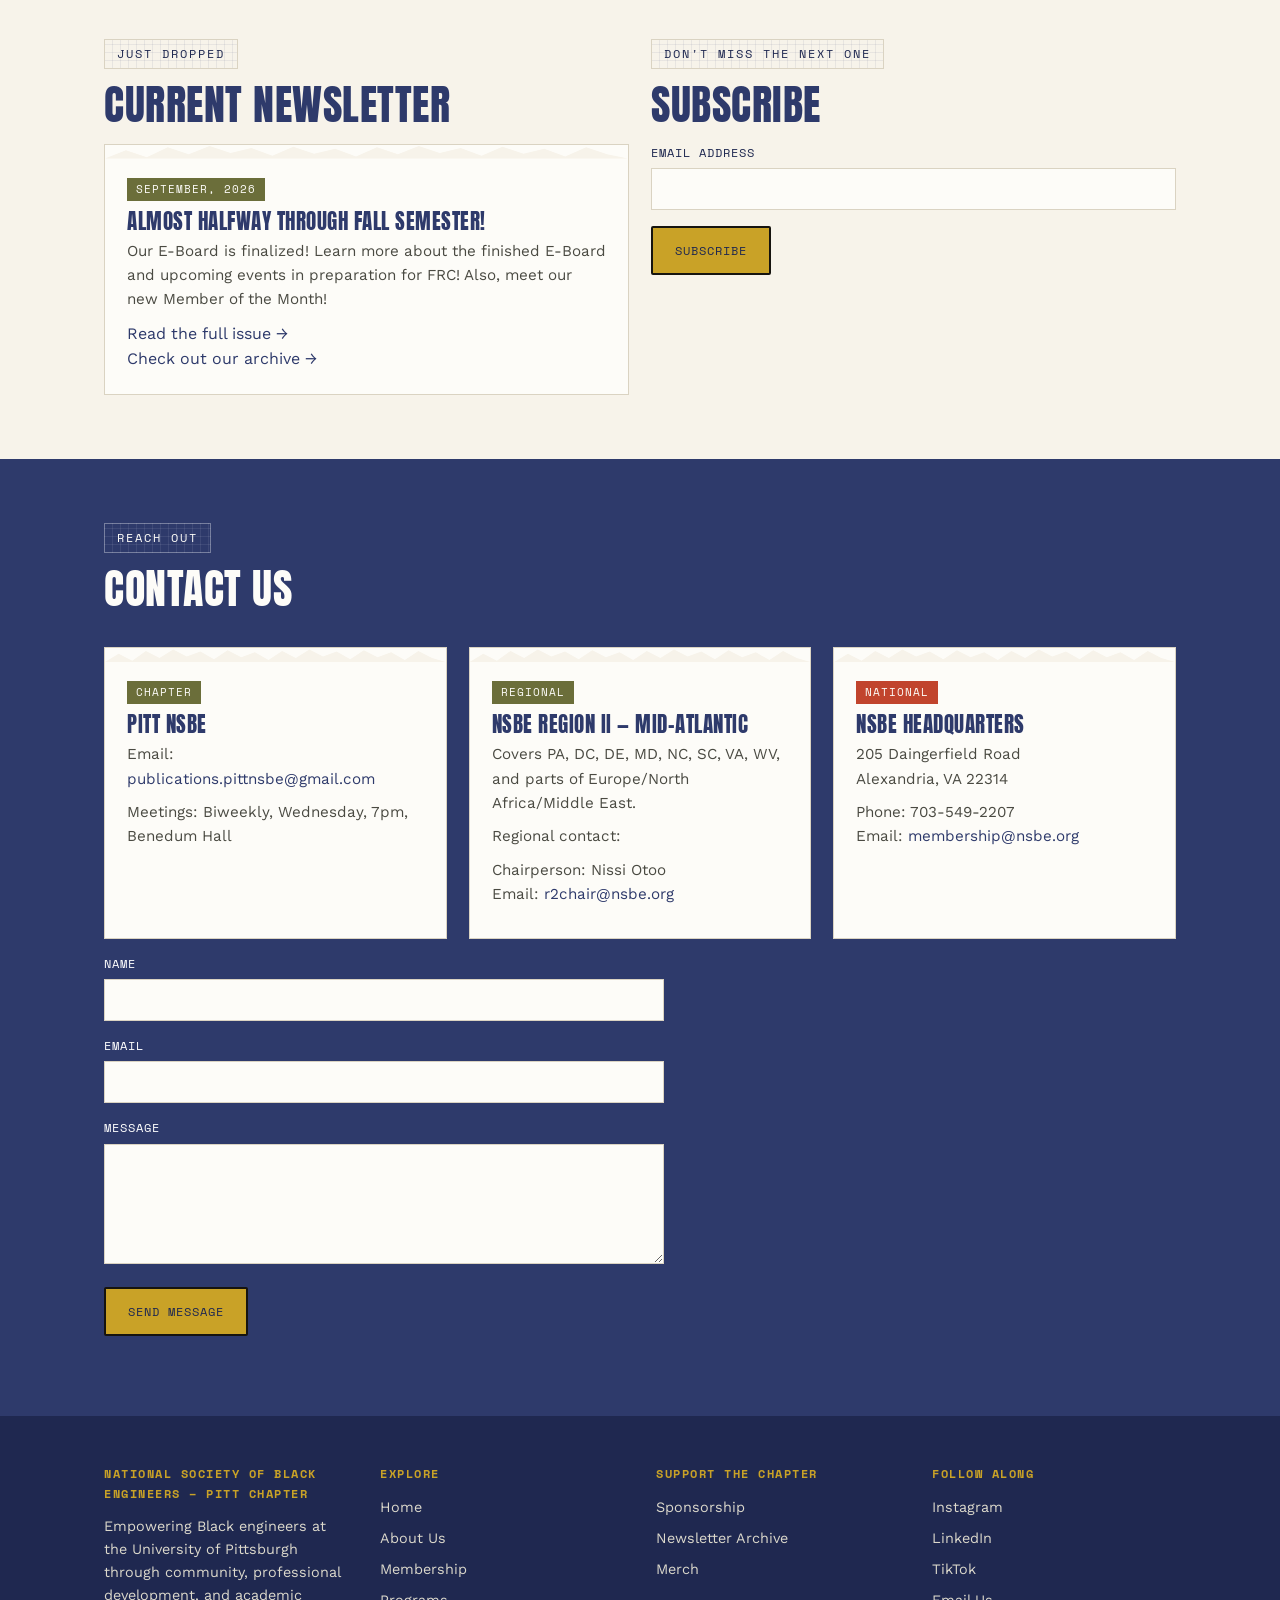
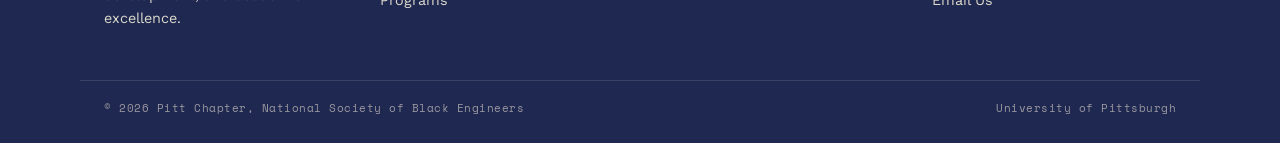
==== commit 7c0db2d2: "updated everything: announcements, member of the month, newsletters, etc." ====
--- a/index.html
+++ b/index.html
@@ -23,7 +23,7 @@
         <li><a href="about.html">About us</a></li>
         <li><a href="membership.html">Membership</a></li>
         <li class="has-dropdown"><button type="button">Programs &#9662;</button>
-          <div class="dropdown"><a href="programs.html">About</a><a href="programs-aex.html">AEX chair</a><a
+          <div class="dropdown"><a href="programs.html">About</a><a href="programs-aex.html">AEX Chair</a><a
               href="programs-mentor-mentee.html">Mentor-Mentee</a><a href="programs-freshman-reps.html">Freshman Reps</a><a href="programs-volunteering-pci.html">Volunteering &amp; PCI</a></div>
       </ul>
     </div>
@@ -98,14 +98,14 @@
       </div>
       <div
         style="display:flex;flex-wrap:wrap;align-items:stretch;border:1px solid var(--paper-line);background:var(--white);">
-        <div><img class="photo-block" src="memberofthemonth/sira_memberofthemonth.JPEG" alt="none"
+        <div><img class="photo-block" src="memberofthemonth/morgan_marino.jpeg" alt="none"
             style="flex:1 1 340px;max-height:400px;height:auto;aspect-ratio:auto;margin-bottom:0;border:none;border-right:1px solid var(--paper-line);">
         </div>
         <div style="flex:1 1 380px;padding:40px;display:flex;flex-direction:column;justify-content:center;">
           <span class="tag mustard" style="align-self:flex-start;">Member of the Month</span>
-          <h3 style="font-size:2rem;">Sira Frost &middot; Public Relations Chair</h3>
-          <p class="meta">Senior &middot; Computer Engineering<!--[Year] &middot; [Major]--></p>
-          <p>Our first Member of the Month for the 2026 - 2027 academic year is Sira Frost, Public Relations Chair, from the Communications Zone of Pitt NSBE! Sira is a Senior Computer Engineering major concentrating in Software Engineering, pursuing an Engineering Data Science Certificate. Sira has done great work in revitalizing our chapter’s website, creating exciting new Instagram posts and TikToks, and coming up with innovative ideas for our events and more! 
+          <h3 style="font-size:2rem;">Morgan Marino &middot; Parliamentarian</h3>
+          <p class="meta">Junior &middot; Biological Sciences<!--[Year] &middot; [Major]--></p>
+          <p>Our next Member of the Month for the 2026 - 2027 academic year is Morgan Marino, Parliamentarian, from the Administrative Zone of Pitt NSBE! Morgan is a Junior Biological Sciences major with a minor in bioengineering. Morgan has done great work in orchestrating our first Townhall, leading our first ever vote of the year, and more!  
             <!--Commented: [Placeholder: a short highlight &mdash; what this member has been working on, an award, a project, or why
             they were nominated.]-->
           </p>
@@ -122,16 +122,16 @@
       </div>
       <div class="grid cols-3">
         <div class="card"><span class="tag rust">Update</span>
-          <p class="meta">Wednesday, September 23</p>
-          <p>Come see us at the Blacktivities Fair at 8pm! More information to come!
+          <p class="meta">Fall Semester</p>
+          <p>Mentees have officially been paired with mentors! Events to come!
         </div>
         <div class="card"><span class="tag">Reminder</span>
           <p class="meta">Sunday, November 1</p>
           <p>Chapter dues increase! Be sure to pay your dues before then!</p>
         </div>
-        <div class="card"><span class="tag mustard">Deadline</span>
-          <p class="meta">Friday, September 18</p>
-          <p>Please submit your Freshman Representative applications! <br /><a href="https://docs.google.com/forms/d/1RPCoo2Vqmk_3-xjyX3SD7b1E298fFHgGAANu89RTq7o/viewform?edit_requested=true"><b>Apply here!</b></a></p>
+        <div class="card"><span class="tag mustard">Conference</span>
+          <p class="meta">November 6-8</p>
+          <p>The Fall Regional Conference is coming up! Make sure to attend our GBM's this month on the 7th and 21st to prepare!</p>
         </div>
       </div>
     </div>
@@ -149,41 +149,38 @@
       </div>
       <div class="tab-panel active" id="ev-upcoming">
         <div class="grid cols-3">
+          <div class="card"><span class="tag mustard">GBM</span>
+            <h3>FRC Info + Chants</h3>
+            <p class="meta">Wednesday, October 7</p>
+            <p>On October 7, 7PM, we will be hosting a GBM to discuss the Fall Regional Conference which will be hosted in Pittsburgh, November 6 - 8! Expect to learn more about what the Fall Regional Conference is and what to expect, in addition to learning our chants!
+            </p>
+          </div>
+          <div class="card"><span class="tag rust">Company Visit</span>
+            <h3>Turner Construction Company</h3>
+            <p class="meta">Tuesday, October 13</p>
+            <p>October 13, 6PM, Turner Construction Company will be visiting Benedum Hall to talk with students here at Pitt! Taking place during Construction Inclusion Week, Turner Construction will lead students through a career conversation and a hands-on workshop to learn more about the construction industry!
+            </p>
+          </div>
+          <div class="card"><span class="tag">GBM</span>
+            <h3>NSBE x SHPE Homecoming Mixer</h3>
+            <p class="meta">Wednesday, October 21</p>
+            <p>October 21, 7PM, we will be hosting a Professional Development workshop to help prepare students for their future! Expect to learn more about job-hunting tips and tricks including, resume review, interview practice, career fair advice, and more!
+            </p>
+          </div>
+        </div>
+      </div>
+      <div class="tab-panel" id="ev-past">
+        <div class="grid cols-3">
+          <div class="card"><span class="tag">Social</span>
+            <h3>NSBE x SHPE Homecoming Mixer</h3>
+            <p class="meta">Friday, September 25 &middot; 6th Floor WPU</p>
+            <p>Running from 5-9 PM, the NSBE x SHPE Homecoming Mixer will be held on the 6th floor of the William Pitt Union! Come to rest and relax from your busy classes, talk with other members, and connect with Pitt alumni! See you there!
+            </p>
+          </div>
           <div class="card"><span class="tag mustard">Region</span>
             <h3>End Zone Summit</h3>
             <p class="meta">Saturday, September 19</p>
             <p>End Zone Summit is this Saturday in Benedum Hall! Expect to learn more about our region, attend exciting professional workshops, hear from interesting guest speakers, and more! It runs from 9-4, so be sure to attend!
-            </p>
-          </div>
-          <div class="card"><span class="tag rust">GBM</span>
-            <h3>Townhall</h3>
-            <p class="meta">Wednesday, September 23 &middot; TBD</p>
-            <p>On September 23, we will be hosting our first townhall 7PM! Come to learn more about NSBE from an administrative perspective and praticipate in a chapter vote! (You must be a paid chapter member to vote)
-            </p>
-          </div>
-          <div class="card"><span class="tag">Social</span>
-            <h3>NSBE x SHPE Homecoming Mixer</h3>
-            <p class="meta">Friday, September 25 &middot; 6th Floor WPU</p>
-            <p>Running from 5-9 PM, the NSBE x SHPE Homecoming Mixer will be held on the 6th floor of the William Pitt Union! Come to rest and relax from your busy classes, talk with other members, and connect with Pitt alumni! See you there!
-            </p>
-          </div>
-        </div>
-      </div>
-      <div class="tab-panel" id="ev-past">
-        <div class="grid cols-3">
-          <div class="card"><span class="tag mustard">Social</span>
-            <h3>NSBE Week</h3>
-            <p class="meta">Monday, August 31 - Friday, September 4</p>
-            <p>NSBE Week is back! Everyday this week, one of our zones will be headlining an event for students to learn more about NSBE and how we operate! 
-              Check out the schedule of events on our <a href="https://www.instagram.com/p/DcrUnYECfcT/?utm_source=ig_web_copy_link&igsi=MzRlODBiNWFlZA=="><b>Instagram</b></a>!
-            </p>
-          </div>
-          <div class="card"><span class="tag">Social</span>
-            <h3>Field Day</h3>
-            <p class="meta">Saturday, September 12 &middot; TBD</p>
-            <p>Get ready for a day of fun and competition, September 12 marks our Field Day! This year, we will be partnering with CMU's NSBE chapter, so be sure to bring your competitive spirit! Follow our <a
-                href="https://www.instagram.com/pitt_nsbe?utm_source=ig_web_button_share_sheet&igsh=ZDNlZDc0MzIxNw=="><b>Instagram</b></a>
-              for updates on the location!
             </p>
           </div>
         </div>
@@ -199,9 +196,9 @@
           <h2>Current newsletter</h2>
           <div class="card">
             <span class="tag">September, 2026</span>
-            <h3>Fall Semester has Started!</h3>
-            <p>Learn more about NSBE Week, our Field Day, End Zone Summit, our Member of the Month, and more!</p>
-            <a href="newsletters/September2026.pdf" target="_blank">Read the full issue &rarr;</a>
+            <h3>Almost Halfway Through Fall Semester!</h3>
+            <p>Our E-Board is finalized! Learn more about the finished E-Board and upcoming events in preparation for FRC! Also, meet our new Member of the Month!</p>
+            <a href="newsletters/October2026.pdf" target="_blank">Read the full issue &rarr;</a>
             <br />
             <a href="newsletter.html">Check out our archive &rarr;</a>
           </div>
@@ -352,7 +349,7 @@
       <div>
         <h4>Support the chapter</h4>
         <ul>
-          <li><a href="donation.html">Donate</a></li>
+          <!--<li><a href="donation.html">Donate</a></li>-->
           <li><a href="sponsorship.html">Sponsorship</a></li>
           <li><a href="newsletter.html">Newsletter Archive</a></li>
           <li><a href="merch.html">Merch</a></li>
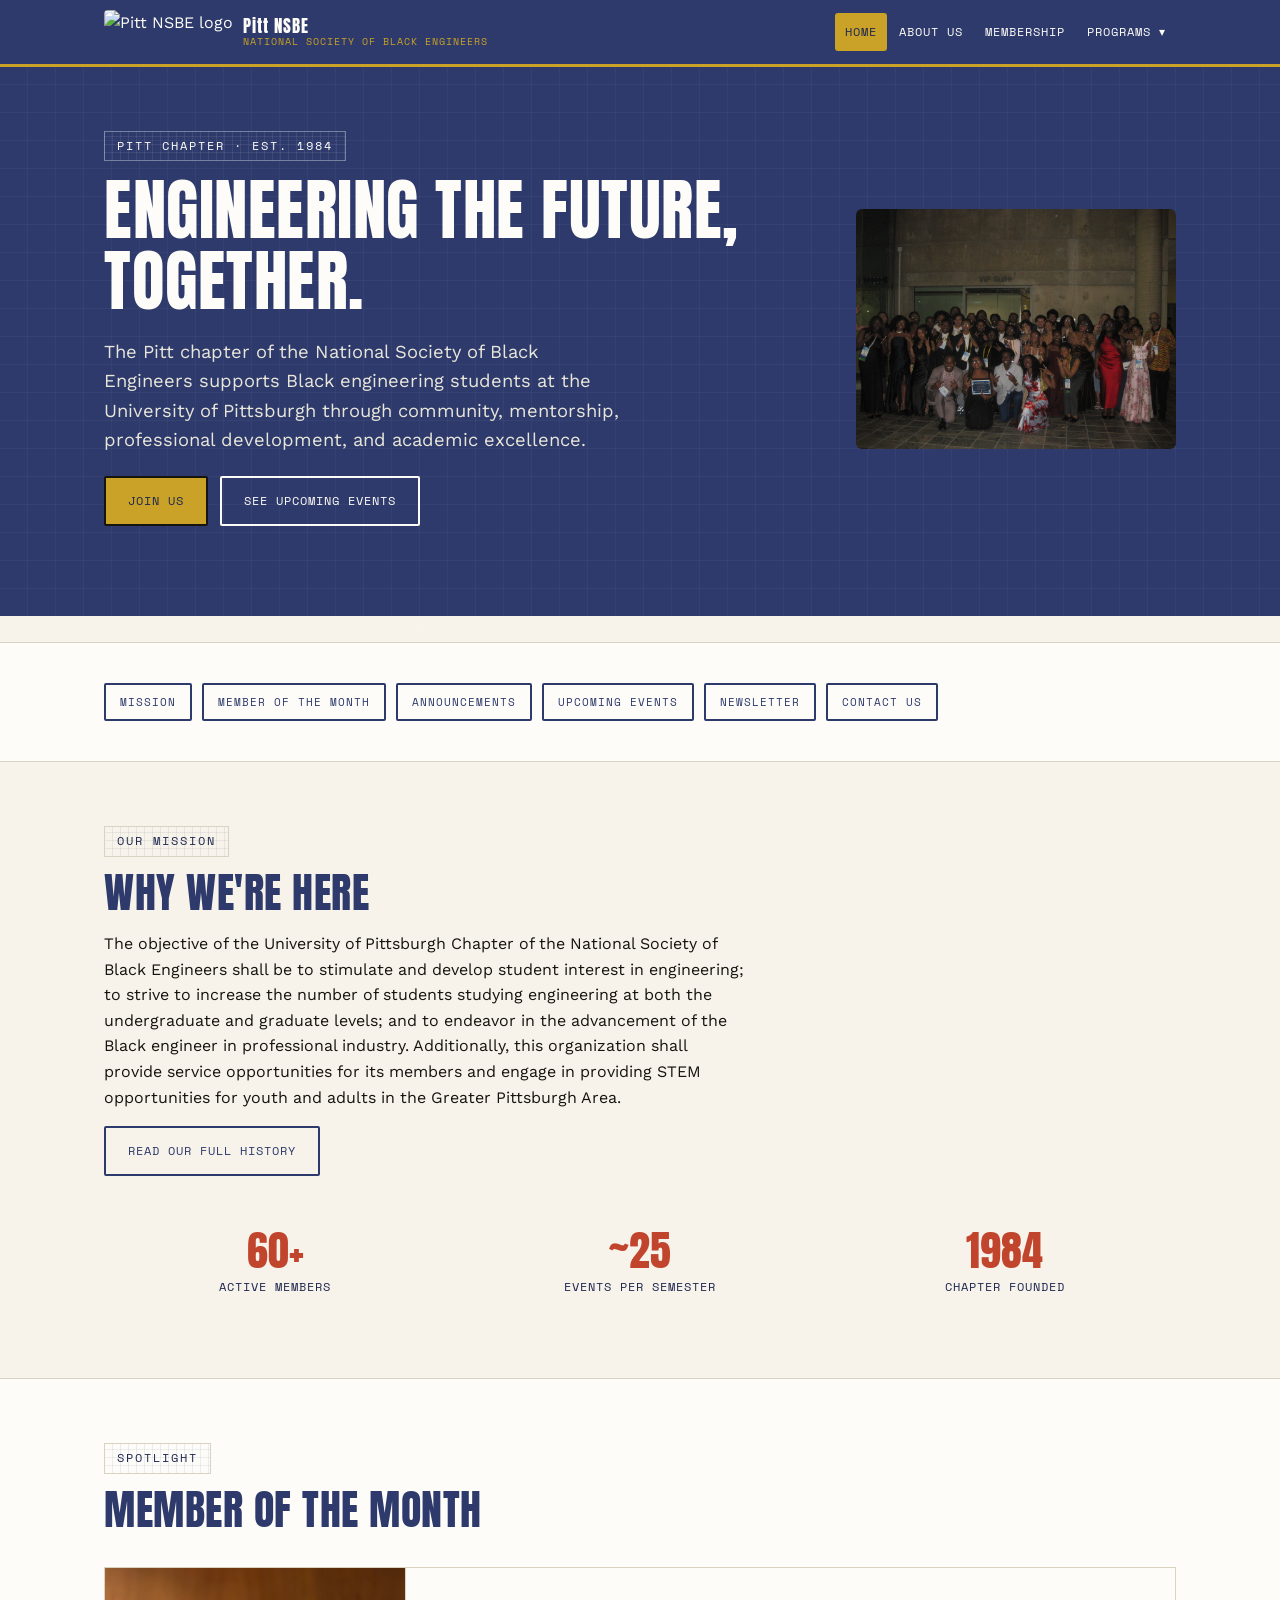
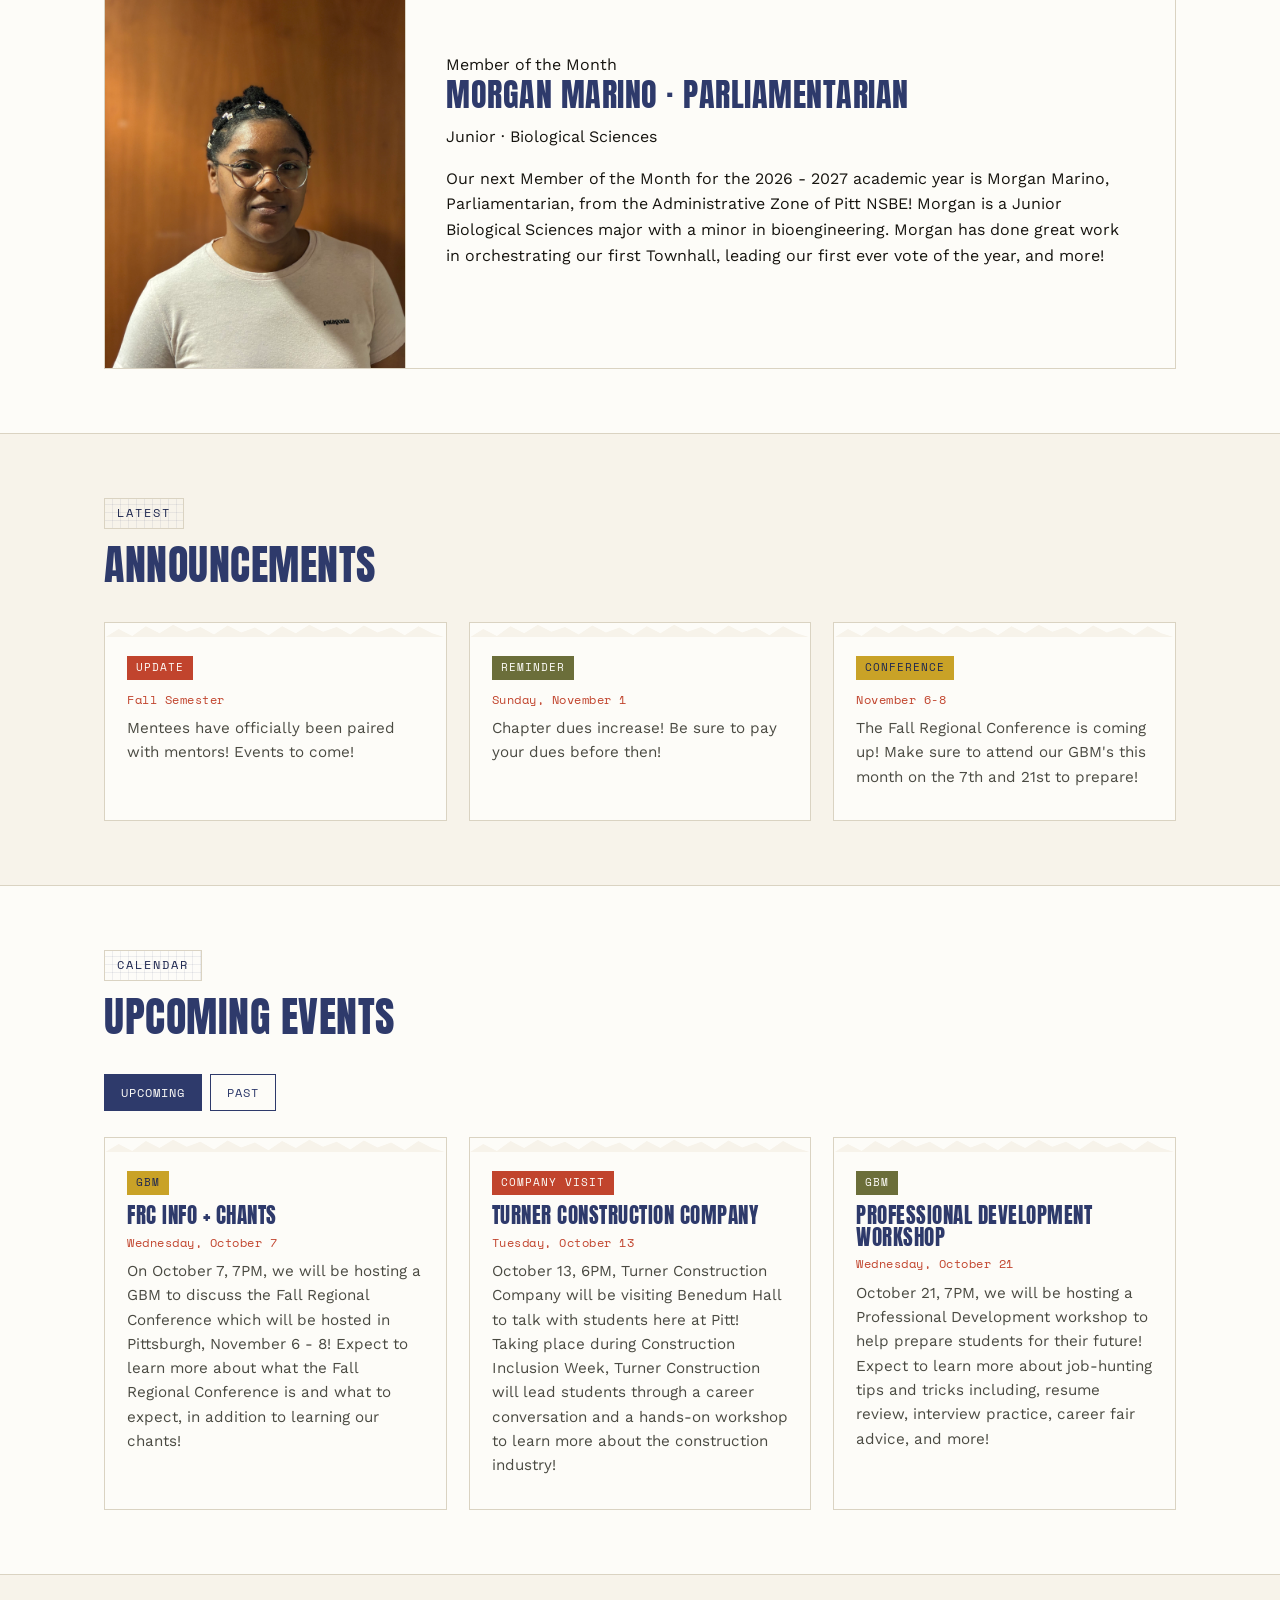
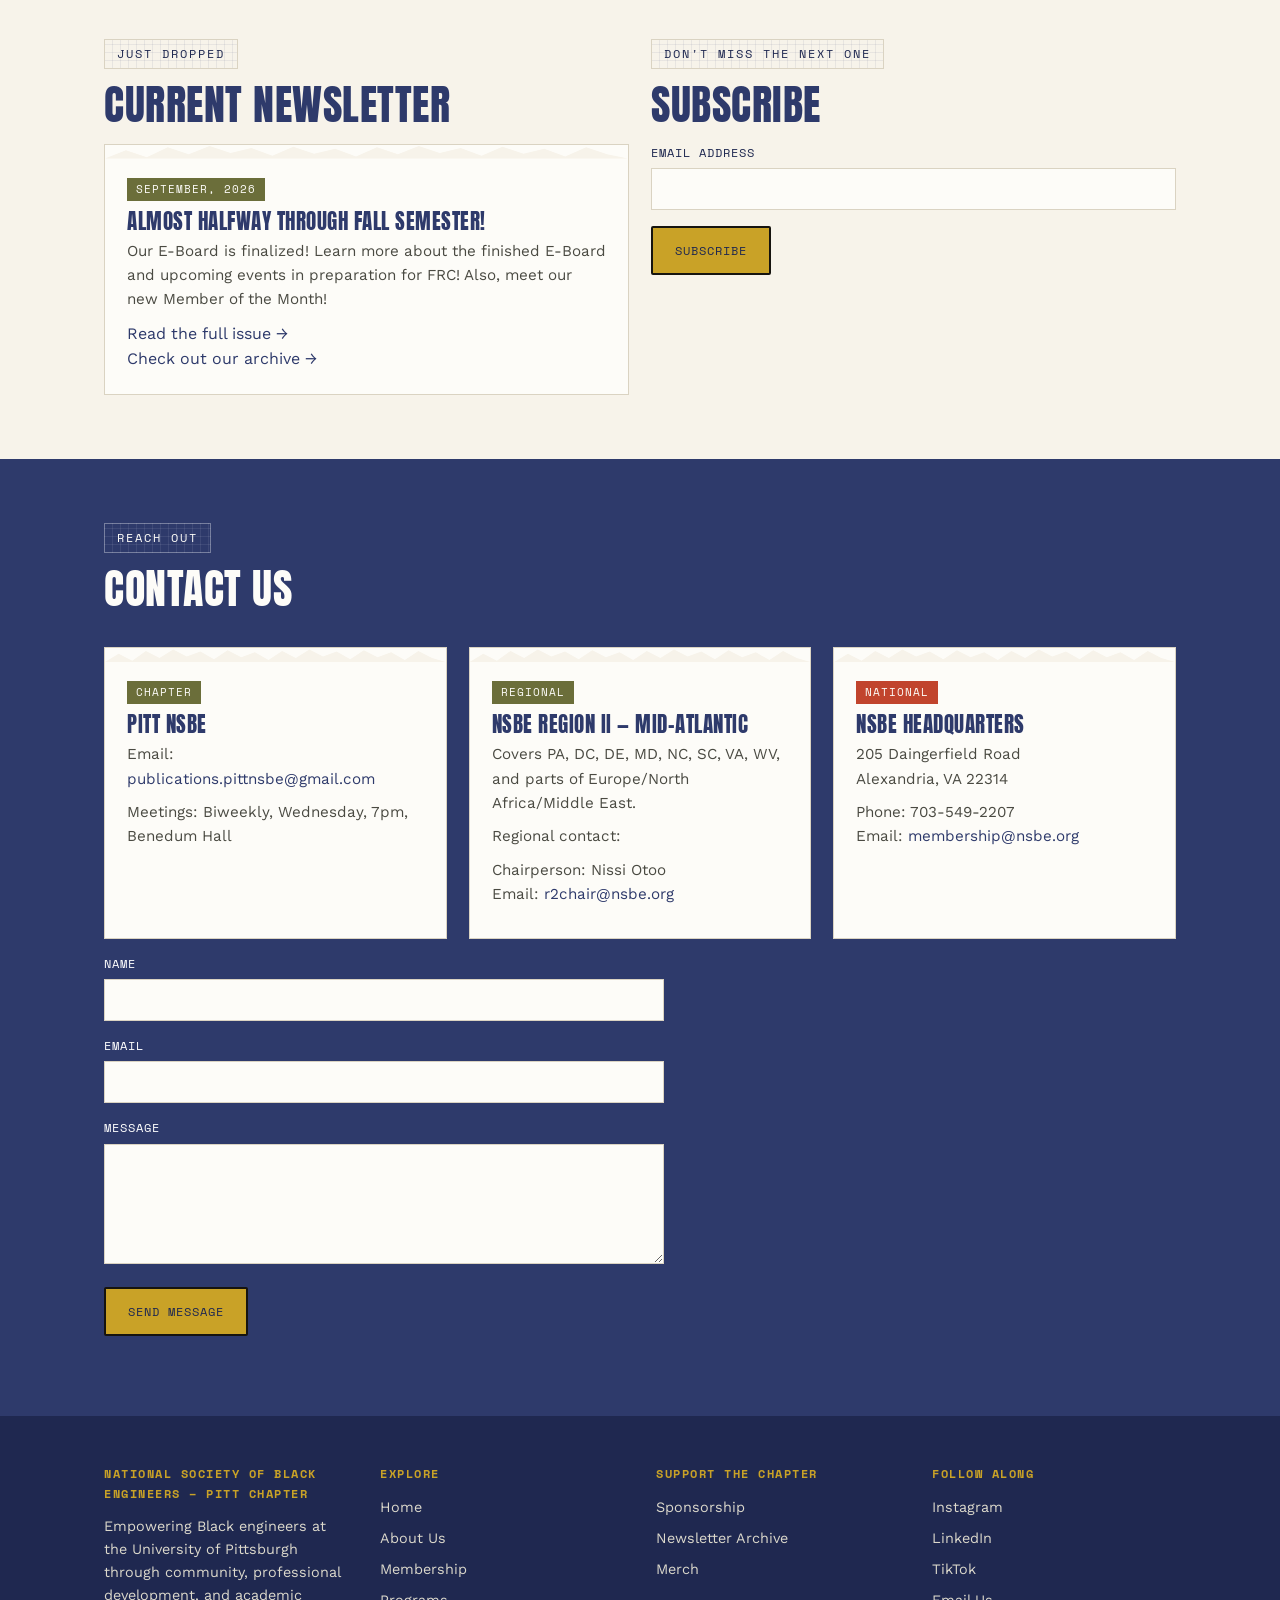
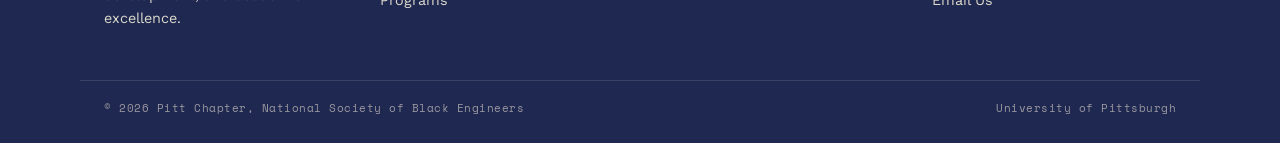
==== commit dea1506d: "updated gbm title" ====
--- a/index.html
+++ b/index.html
@@ -162,7 +162,7 @@
             </p>
           </div>
           <div class="card"><span class="tag">GBM</span>
-            <h3>NSBE x SHPE Homecoming Mixer</h3>
+            <h3>Professional Development Workshop</h3>
             <p class="meta">Wednesday, October 21</p>
             <p>October 21, 7PM, we will be hosting a Professional Development workshop to help prepare students for their future! Expect to learn more about job-hunting tips and tricks including, resume review, interview practice, career fair advice, and more!
             </p>
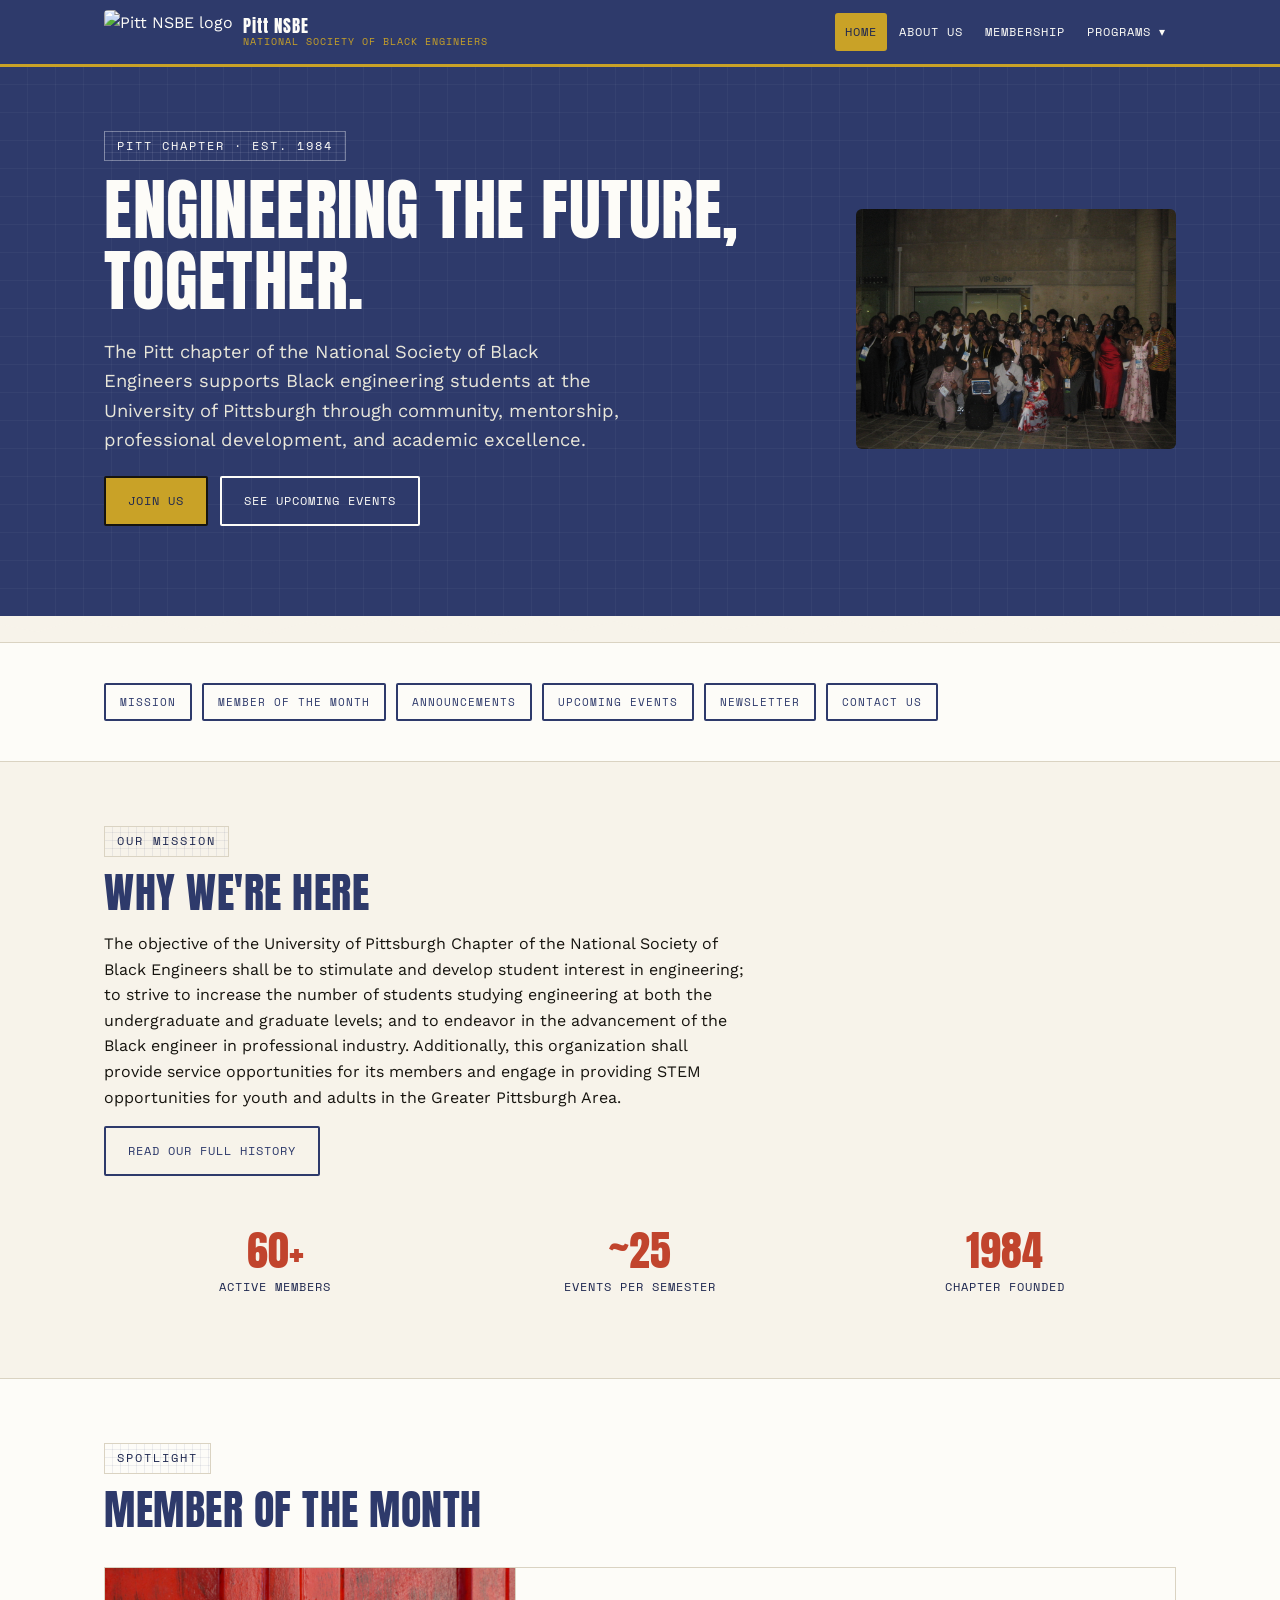
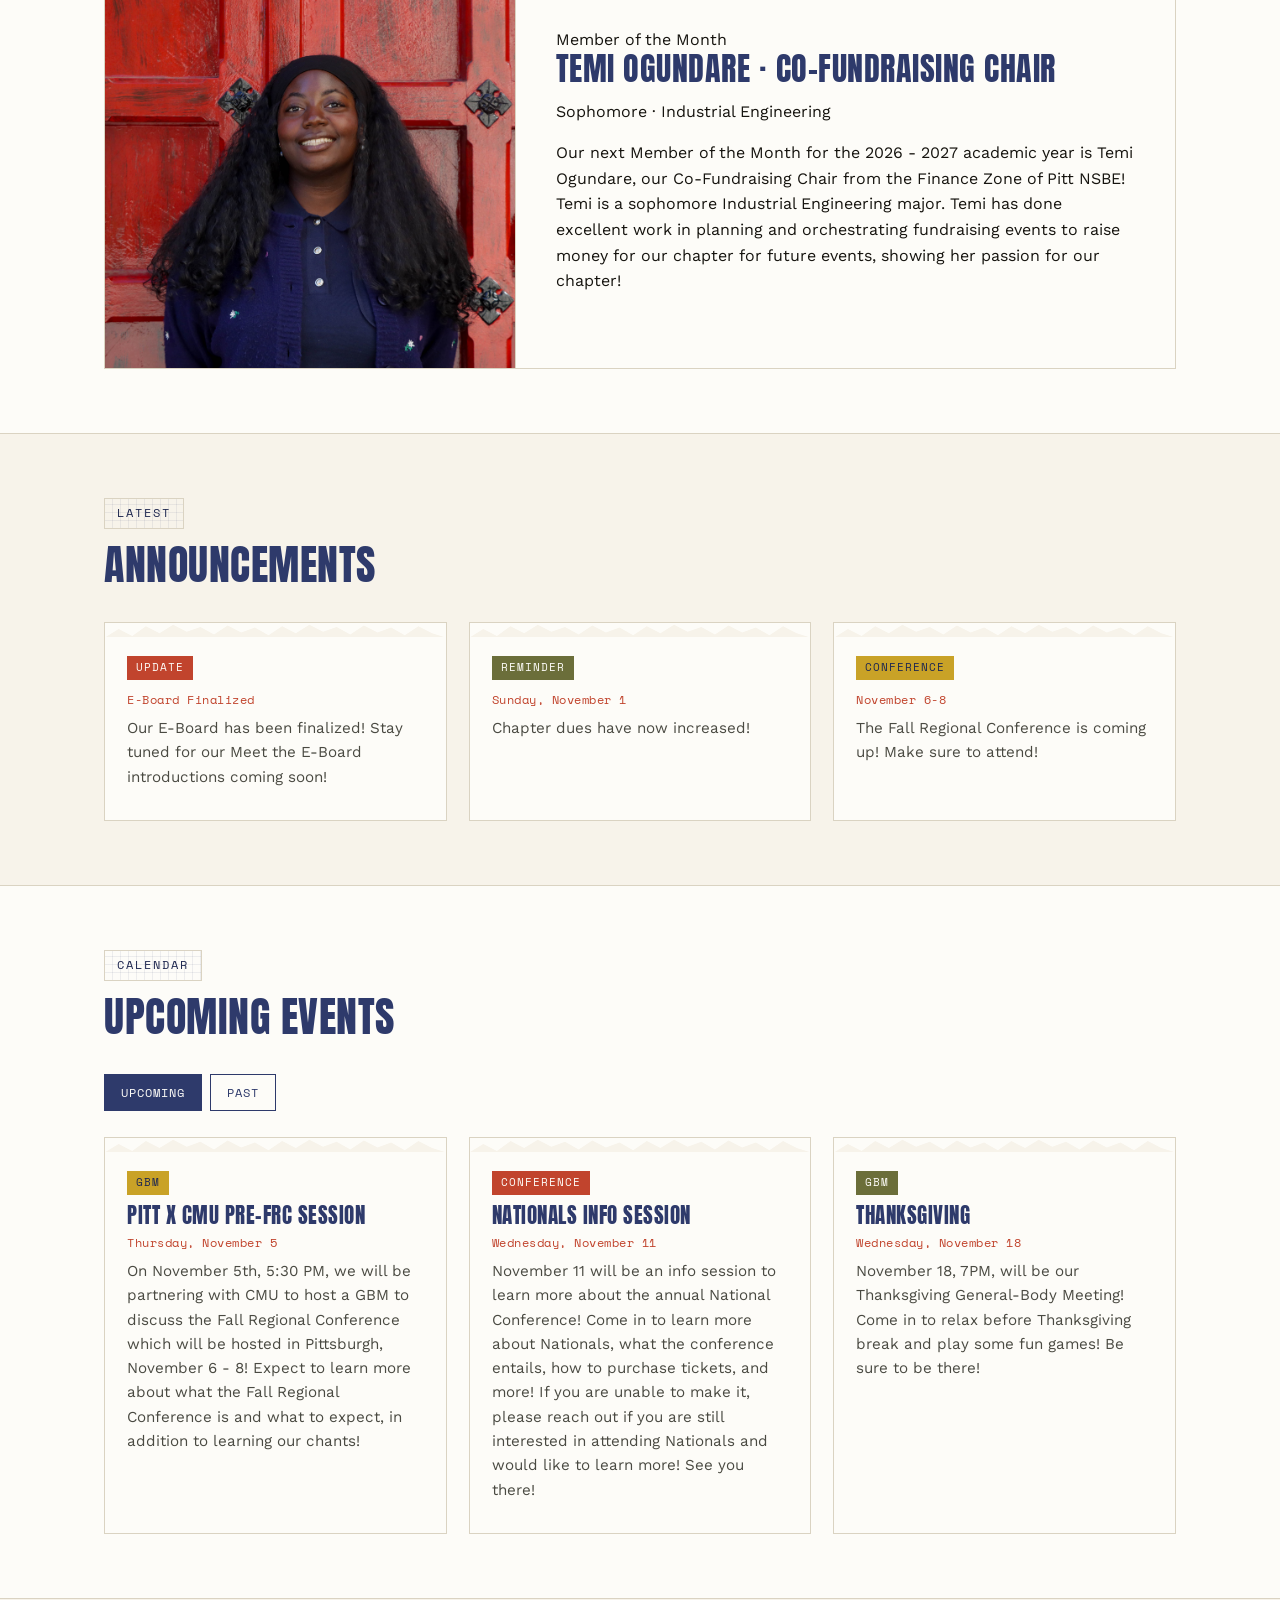
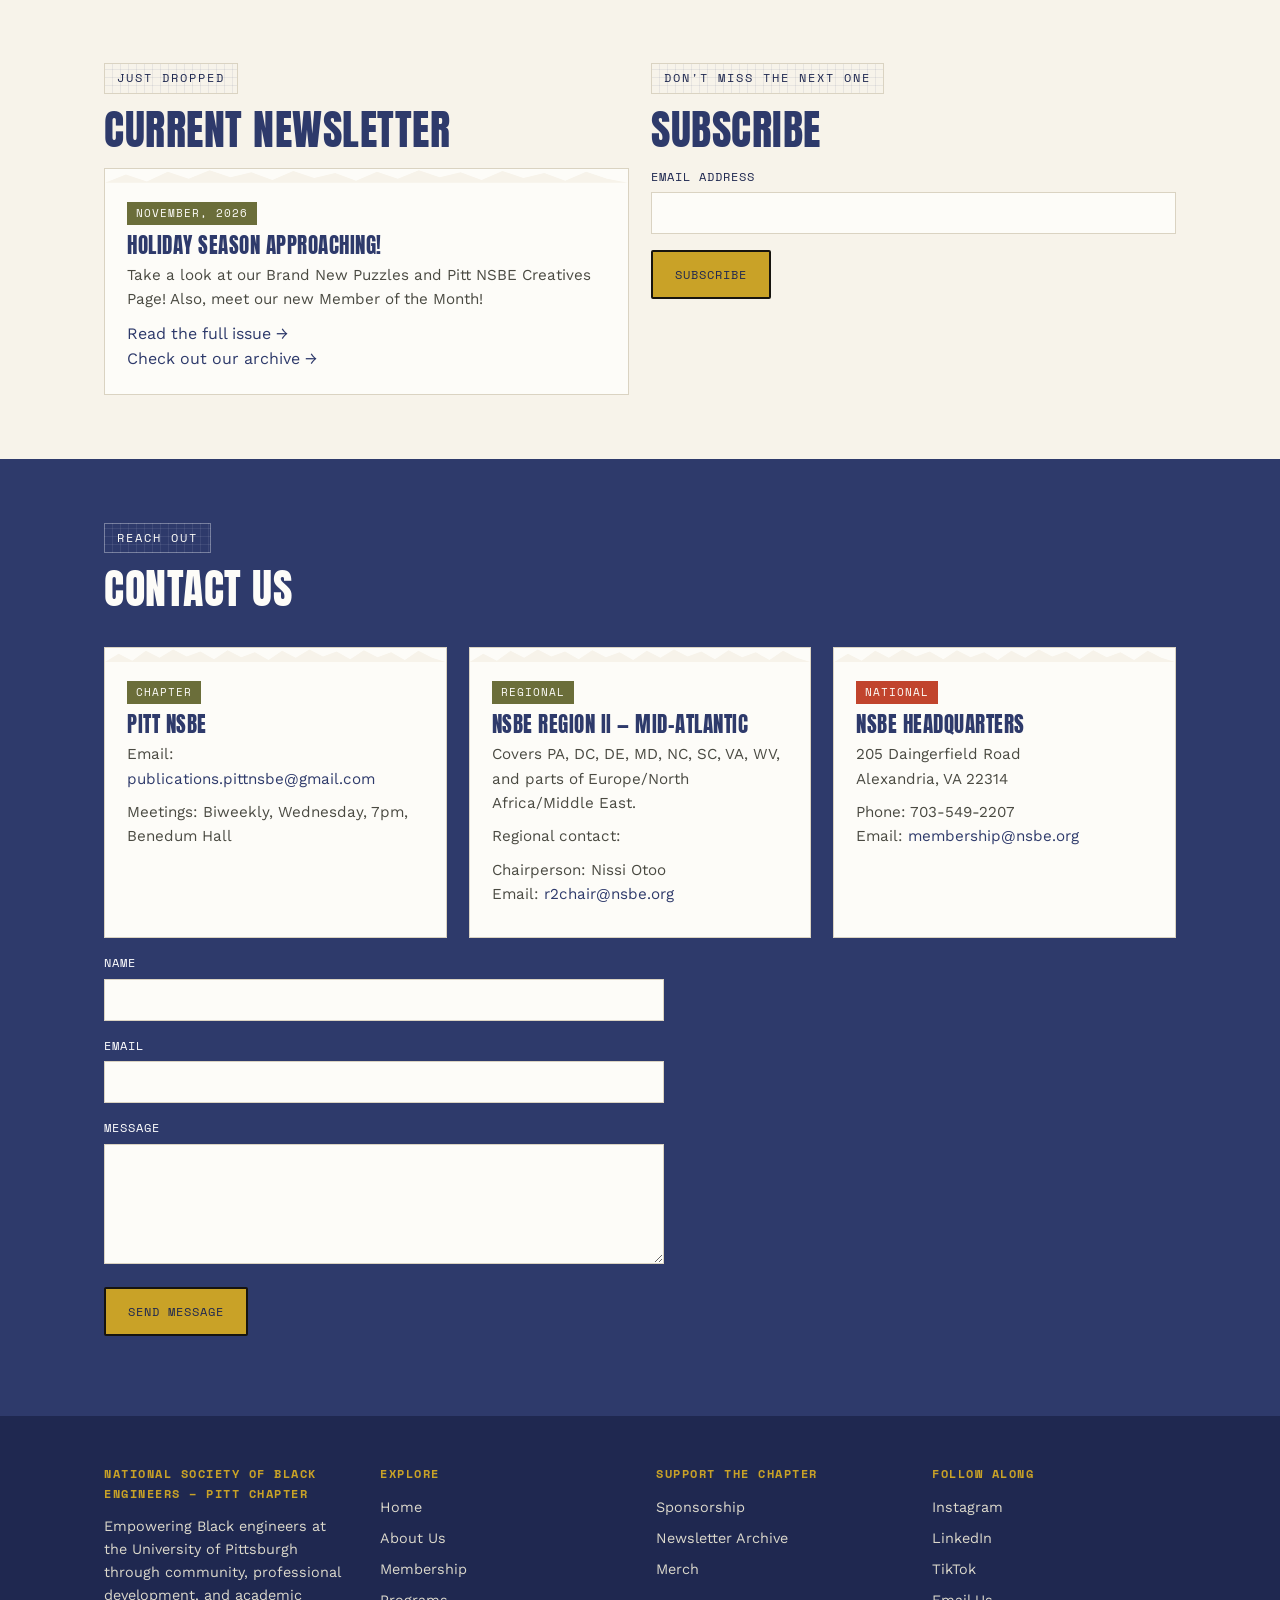
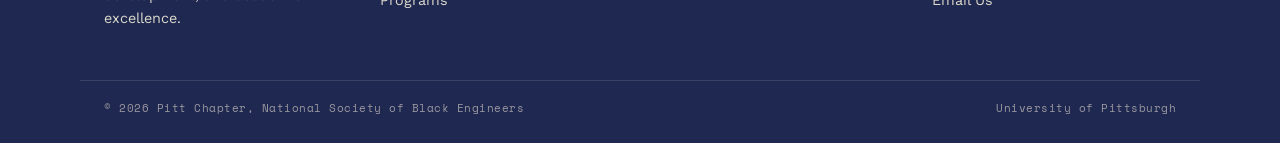
==== commit 04de5a01: "monthly update: newsletter, member of the month, announcements, events, etc." ====
--- a/index.html
+++ b/index.html
@@ -98,14 +98,14 @@
       </div>
       <div
         style="display:flex;flex-wrap:wrap;align-items:stretch;border:1px solid var(--paper-line);background:var(--white);">
-        <div><img class="photo-block" src="memberofthemonth/morgan_marino.jpeg" alt="none"
+        <div><img class="photo-block" src="memberofthemonth/temi.jpg" alt="none"
             style="flex:1 1 340px;max-height:400px;height:auto;aspect-ratio:auto;margin-bottom:0;border:none;border-right:1px solid var(--paper-line);">
         </div>
         <div style="flex:1 1 380px;padding:40px;display:flex;flex-direction:column;justify-content:center;">
           <span class="tag mustard" style="align-self:flex-start;">Member of the Month</span>
-          <h3 style="font-size:2rem;">Morgan Marino &middot; Parliamentarian</h3>
-          <p class="meta">Junior &middot; Biological Sciences<!--[Year] &middot; [Major]--></p>
-          <p>Our next Member of the Month for the 2026 - 2027 academic year is Morgan Marino, Parliamentarian, from the Administrative Zone of Pitt NSBE! Morgan is a Junior Biological Sciences major with a minor in bioengineering. Morgan has done great work in orchestrating our first Townhall, leading our first ever vote of the year, and more!  
+          <h3 style="font-size:2rem;">Temi Ogundare &middot; Co-Fundraising Chair</h3>
+          <p class="meta">Sophomore &middot; Industrial Engineering<!--[Year] &middot; [Major]--></p>
+          <p>Our next Member of the Month for the 2026 - 2027 academic year is Temi Ogundare, our Co-Fundraising Chair from the Finance Zone of Pitt NSBE! Temi is a sophomore Industrial Engineering major. Temi has done excellent work in planning and orchestrating fundraising events to raise money for our chapter for future events, showing her passion for our chapter!  
             <!--Commented: [Placeholder: a short highlight &mdash; what this member has been working on, an award, a project, or why
             they were nominated.]-->
           </p>
@@ -122,16 +122,16 @@
       </div>
       <div class="grid cols-3">
         <div class="card"><span class="tag rust">Update</span>
-          <p class="meta">Fall Semester</p>
-          <p>Mentees have officially been paired with mentors! Events to come!
+          <p class="meta">E-Board Finalized</p>
+          <p>Our E-Board has been finalized! Stay tuned for our Meet the E-Board introductions coming soon!
         </div>
         <div class="card"><span class="tag">Reminder</span>
           <p class="meta">Sunday, November 1</p>
-          <p>Chapter dues increase! Be sure to pay your dues before then!</p>
+          <p>Chapter dues have now increased!</p>
         </div>
         <div class="card"><span class="tag mustard">Conference</span>
           <p class="meta">November 6-8</p>
-          <p>The Fall Regional Conference is coming up! Make sure to attend our GBM's this month on the 7th and 21st to prepare!</p>
+          <p>The Fall Regional Conference is coming up! Make sure to attend!</p>
         </div>
       </div>
     </div>
@@ -150,37 +150,37 @@
       <div class="tab-panel active" id="ev-upcoming">
         <div class="grid cols-3">
           <div class="card"><span class="tag mustard">GBM</span>
-            <h3>FRC Info + Chants</h3>
-            <p class="meta">Wednesday, October 7</p>
-            <p>On October 7, 7PM, we will be hosting a GBM to discuss the Fall Regional Conference which will be hosted in Pittsburgh, November 6 - 8! Expect to learn more about what the Fall Regional Conference is and what to expect, in addition to learning our chants!
+            <h3>Pitt x CMU Pre-FRC Session</h3>
+            <p class="meta">Thursday, November 5</p>
+            <p>On November 5th, 5:30 PM, we will be partnering with CMU to host a GBM to discuss the Fall Regional Conference which will be hosted in Pittsburgh, November 6 - 8! Expect to learn more about what the Fall Regional Conference is and what to expect, in addition to learning our chants!
+            </p>
+          </div>
+          <div class="card"><span class="tag rust">Conference</span>
+            <h3>Nationals Info Session</h3>
+            <p class="meta">Wednesday, November 11</p>
+            <p>November 11 will be an info session to learn more about the annual National Conference! Come in to learn more about Nationals, what the conference entails, how to purchase tickets, and more! If you are unable to make it, please reach out if you are still interested in attending Nationals and would like to learn more! See you there!
+            </p>
+          </div>
+          <div class="card"><span class="tag">GBM</span>
+            <h3>Thanksgiving</h3>
+            <p class="meta">Wednesday, November 18</p>
+            <p>November 18, 7PM, will be our Thanksgiving General-Body Meeting! Come in to relax before Thanksgiving break and play some fun games! Be sure to be there!
+            </p>
+          </div>
+        </div>
+      </div>
+      <div class="tab-panel" id="ev-past">
+        <div class="grid cols-3">
+          <div class="card"><span class="tag">GBM</span>
+            <h3>Professional Development Workshop</h3>
+            <p class="meta">Wednesday, October 21</p>
+            <p>On October 21, 7PM, we hosted a Professional Development workshop to help prepare students for their future! Students were able to learn more about job-hunting tips and tricks including, resume review, interview practice, career fair advice, and more!
             </p>
           </div>
           <div class="card"><span class="tag rust">Company Visit</span>
             <h3>Turner Construction Company</h3>
             <p class="meta">Tuesday, October 13</p>
-            <p>October 13, 6PM, Turner Construction Company will be visiting Benedum Hall to talk with students here at Pitt! Taking place during Construction Inclusion Week, Turner Construction will lead students through a career conversation and a hands-on workshop to learn more about the construction industry!
-            </p>
-          </div>
-          <div class="card"><span class="tag">GBM</span>
-            <h3>Professional Development Workshop</h3>
-            <p class="meta">Wednesday, October 21</p>
-            <p>October 21, 7PM, we will be hosting a Professional Development workshop to help prepare students for their future! Expect to learn more about job-hunting tips and tricks including, resume review, interview practice, career fair advice, and more!
-            </p>
-          </div>
-        </div>
-      </div>
-      <div class="tab-panel" id="ev-past">
-        <div class="grid cols-3">
-          <div class="card"><span class="tag">Social</span>
-            <h3>NSBE x SHPE Homecoming Mixer</h3>
-            <p class="meta">Friday, September 25 &middot; 6th Floor WPU</p>
-            <p>Running from 5-9 PM, the NSBE x SHPE Homecoming Mixer will be held on the 6th floor of the William Pitt Union! Come to rest and relax from your busy classes, talk with other members, and connect with Pitt alumni! See you there!
-            </p>
-          </div>
-          <div class="card"><span class="tag mustard">Region</span>
-            <h3>End Zone Summit</h3>
-            <p class="meta">Saturday, September 19</p>
-            <p>End Zone Summit is this Saturday in Benedum Hall! Expect to learn more about our region, attend exciting professional workshops, hear from interesting guest speakers, and more! It runs from 9-4, so be sure to attend!
+            <p>On October 13, 6PM, Turner Construction Company visited Benedum Hall to talk with students here at Pitt! Taking place during Construction Inclusion Week, Turner Construction led students through a career conversation and a Q&A to learn more about the construction industry!
             </p>
           </div>
         </div>
@@ -195,10 +195,10 @@
           <span class="eyebrow">Just dropped</span>
           <h2>Current newsletter</h2>
           <div class="card">
-            <span class="tag">September, 2026</span>
-            <h3>Almost Halfway Through Fall Semester!</h3>
-            <p>Our E-Board is finalized! Learn more about the finished E-Board and upcoming events in preparation for FRC! Also, meet our new Member of the Month!</p>
-            <a href="newsletters/October2026.pdf" target="_blank">Read the full issue &rarr;</a>
+            <span class="tag">November, 2026</span>
+            <h3>Holiday Season Approaching!</h3>
+            <p>Take a look at our Brand New Puzzles and Pitt NSBE Creatives Page! Also, meet our new Member of the Month!</p>
+            <a href="newsletters/November2026.pdf" target="_blank">Read the full issue &rarr;</a>
             <br />
             <a href="newsletter.html">Check out our archive &rarr;</a>
           </div>
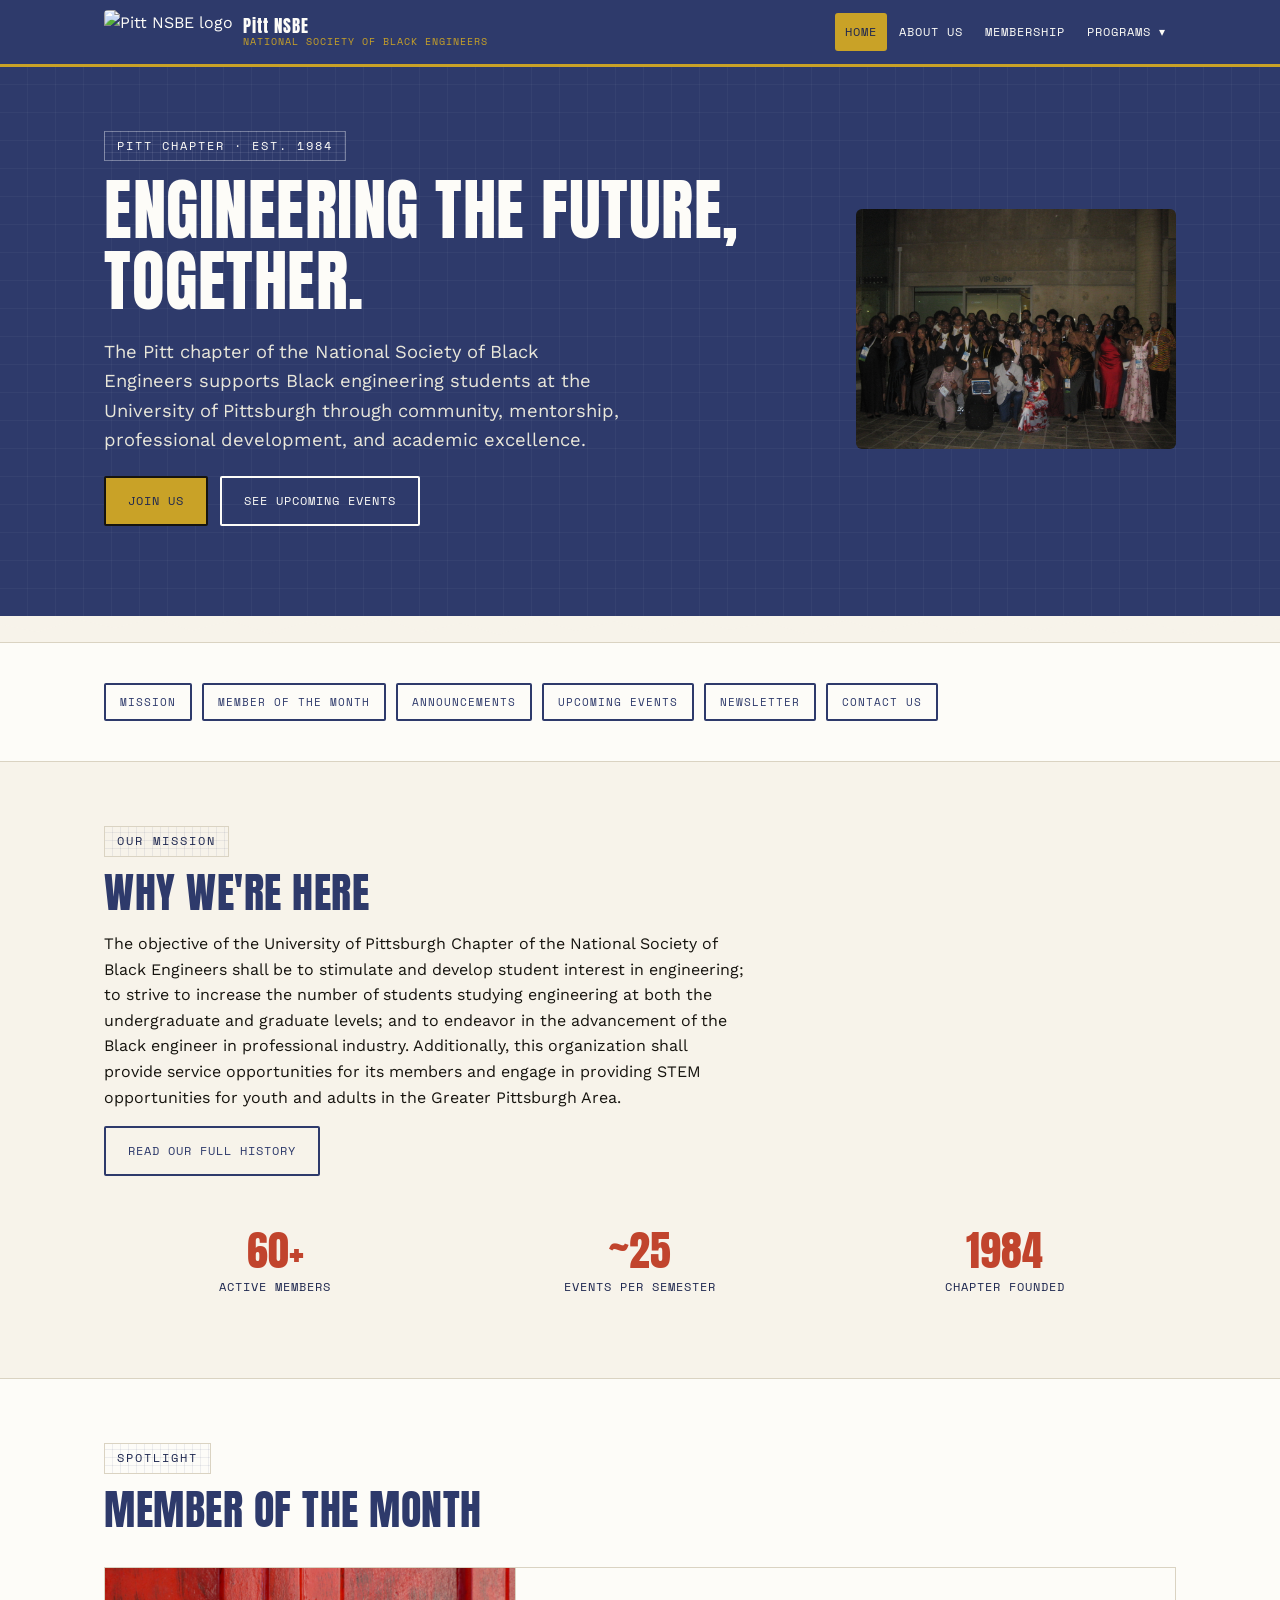
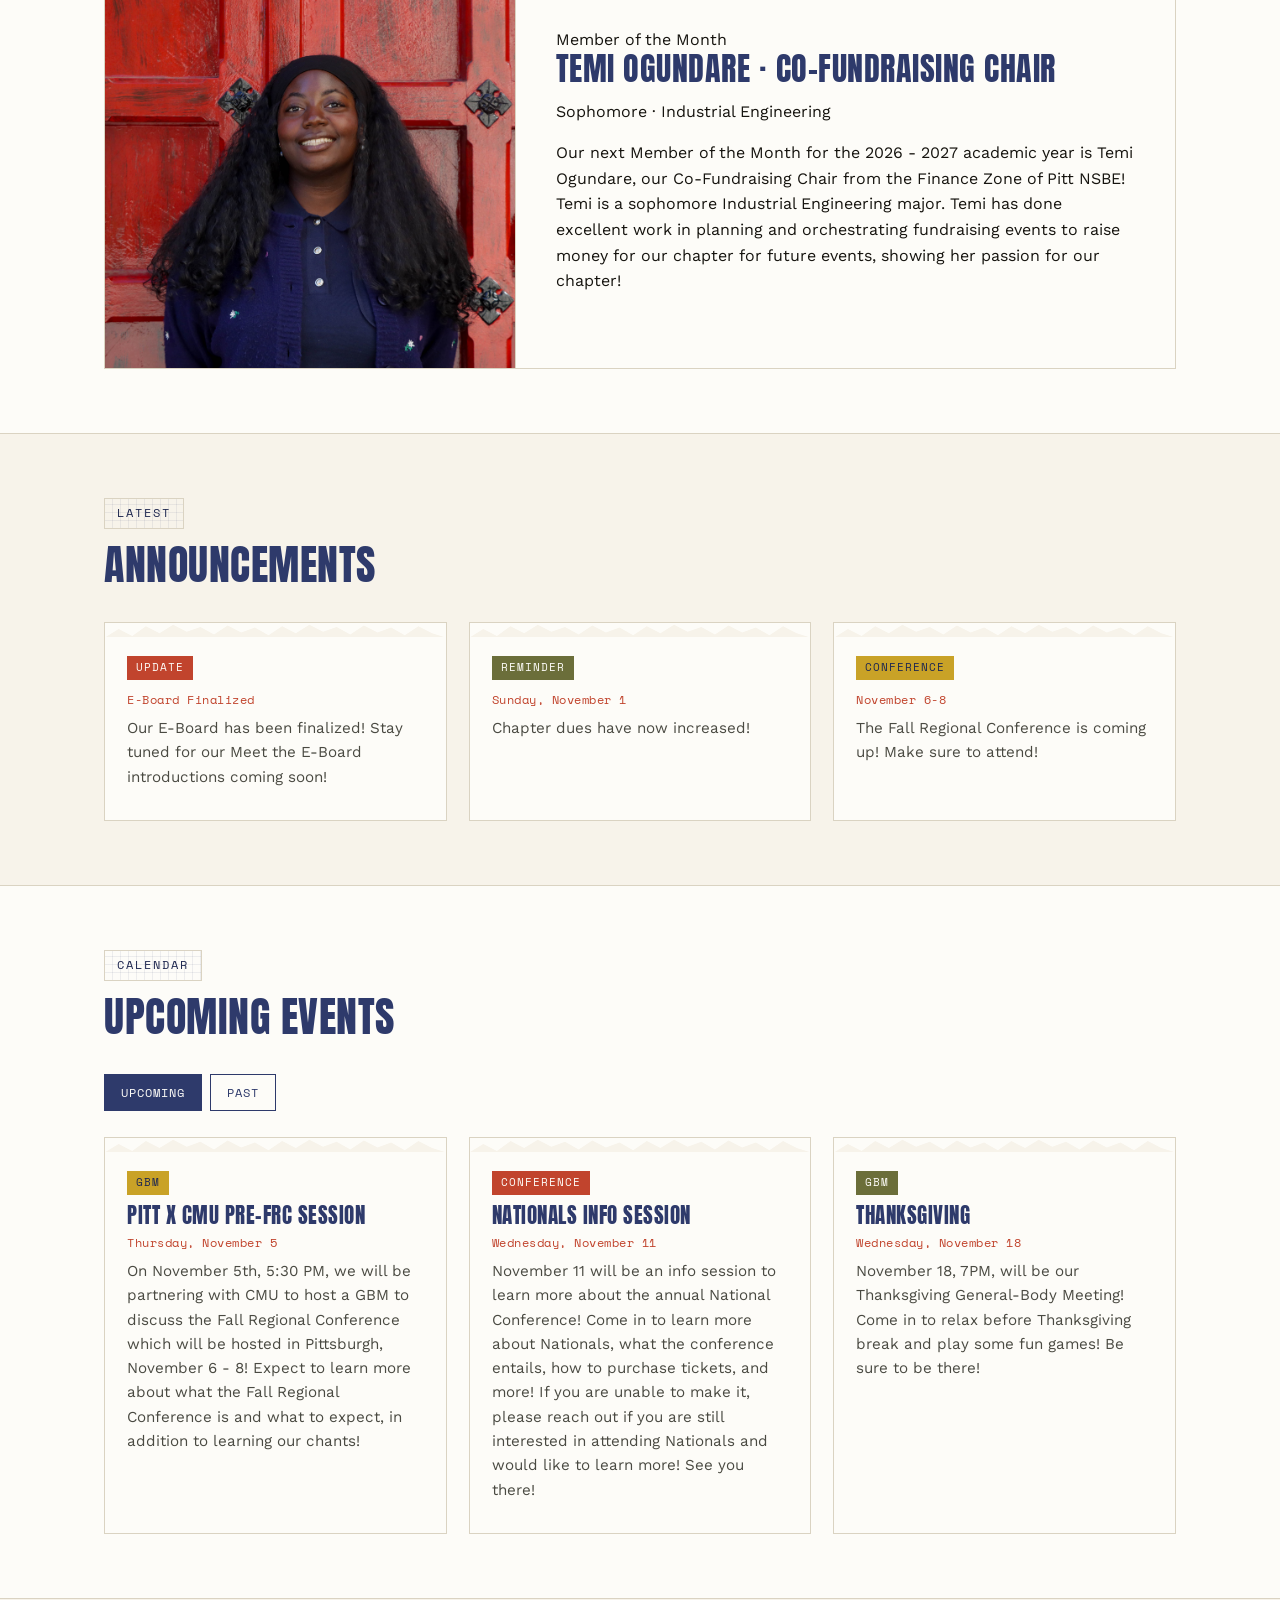
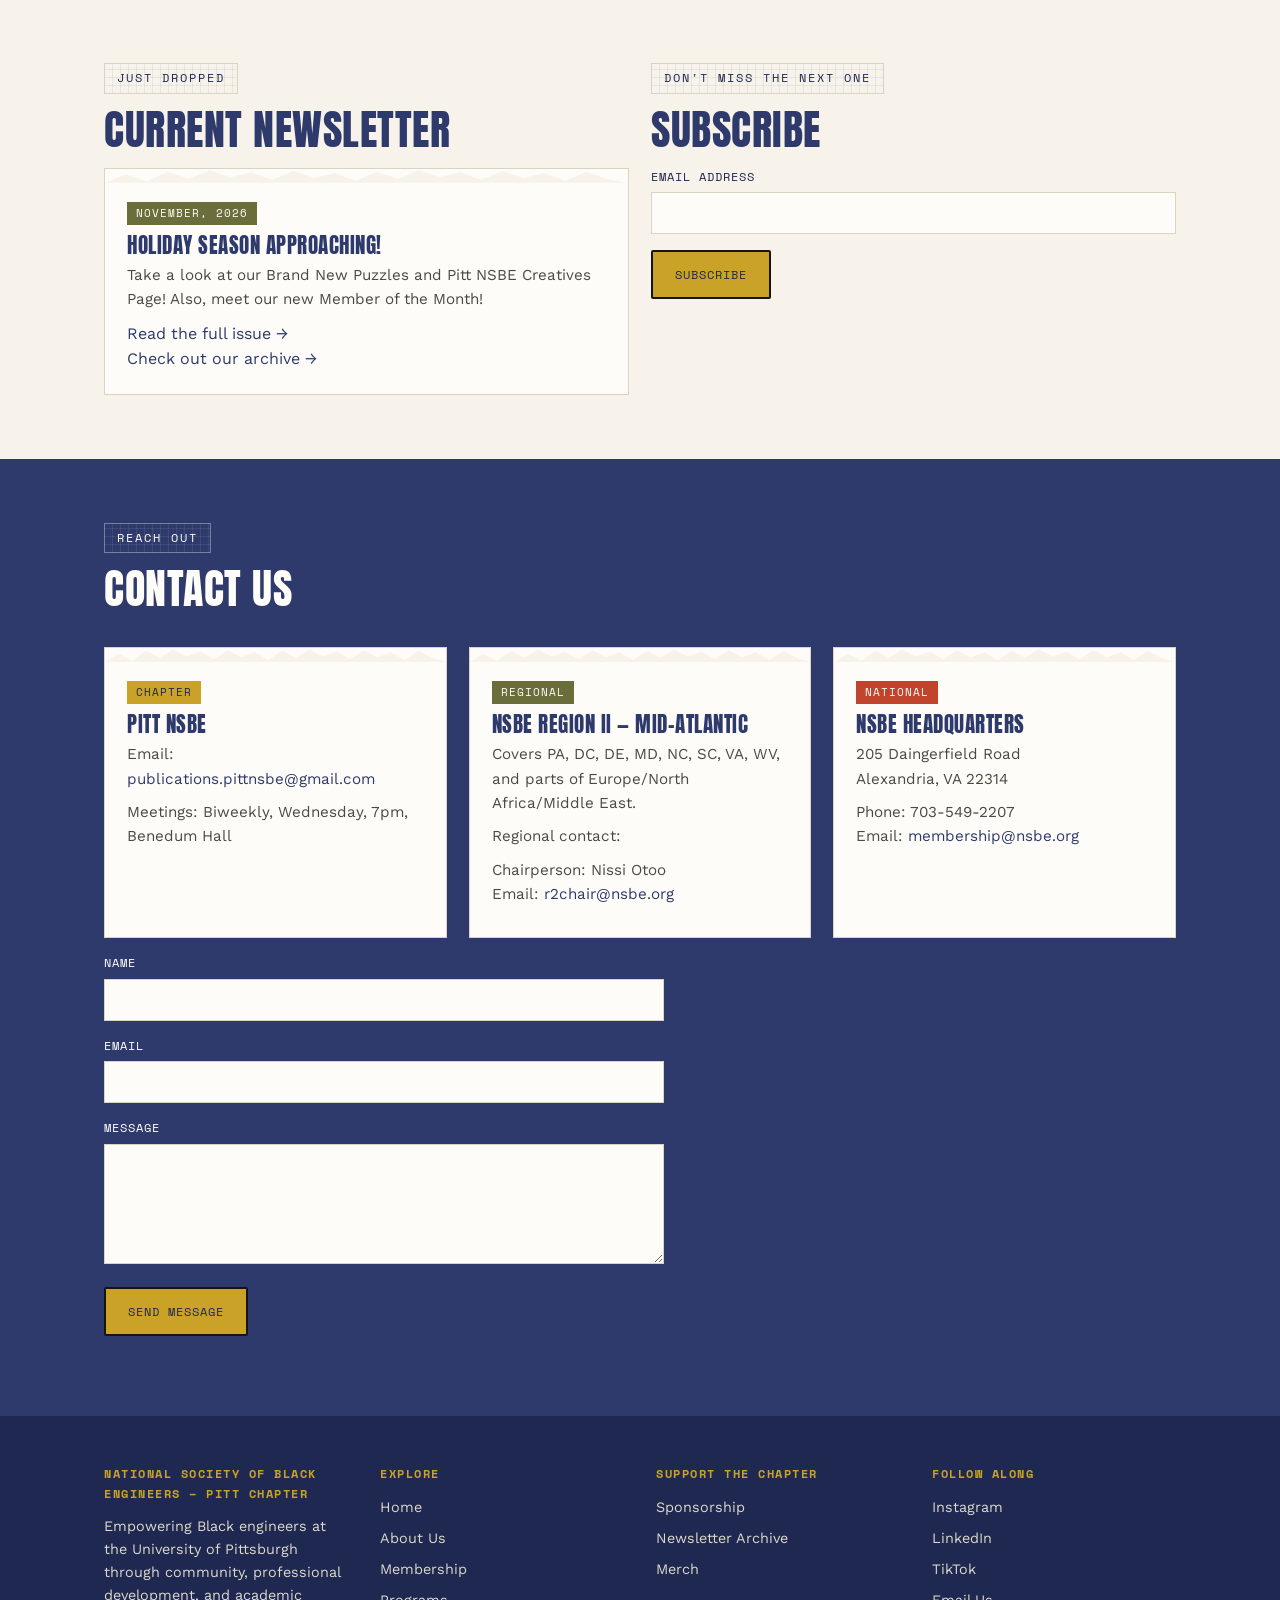
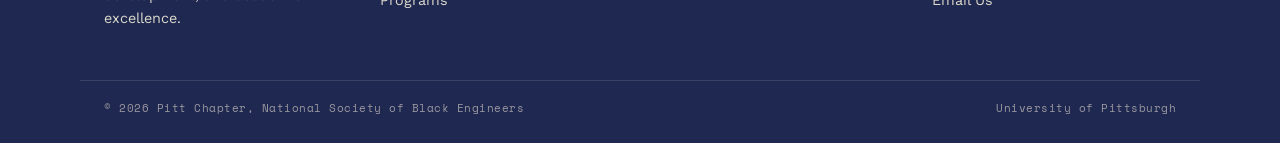
==== commit 8f96153e: "updated sponsorship page" ====
--- a/index.html
+++ b/index.html
@@ -260,7 +260,7 @@
       </div>
       <div class="grid cols-3">
         <div class="card">
-          <span class="tag">Chapter</span>
+          <span class="tag mustard">Chapter</span>
           <h3>Pitt NSBE</h3>
           <p>Email: <a href="mailto:publications.pittnsbe@gmail.com">publications.pittnsbe@gmail.com</a></p>
           <p>Meetings: Biweekly, Wednesday, 7pm, Benedum Hall</p>
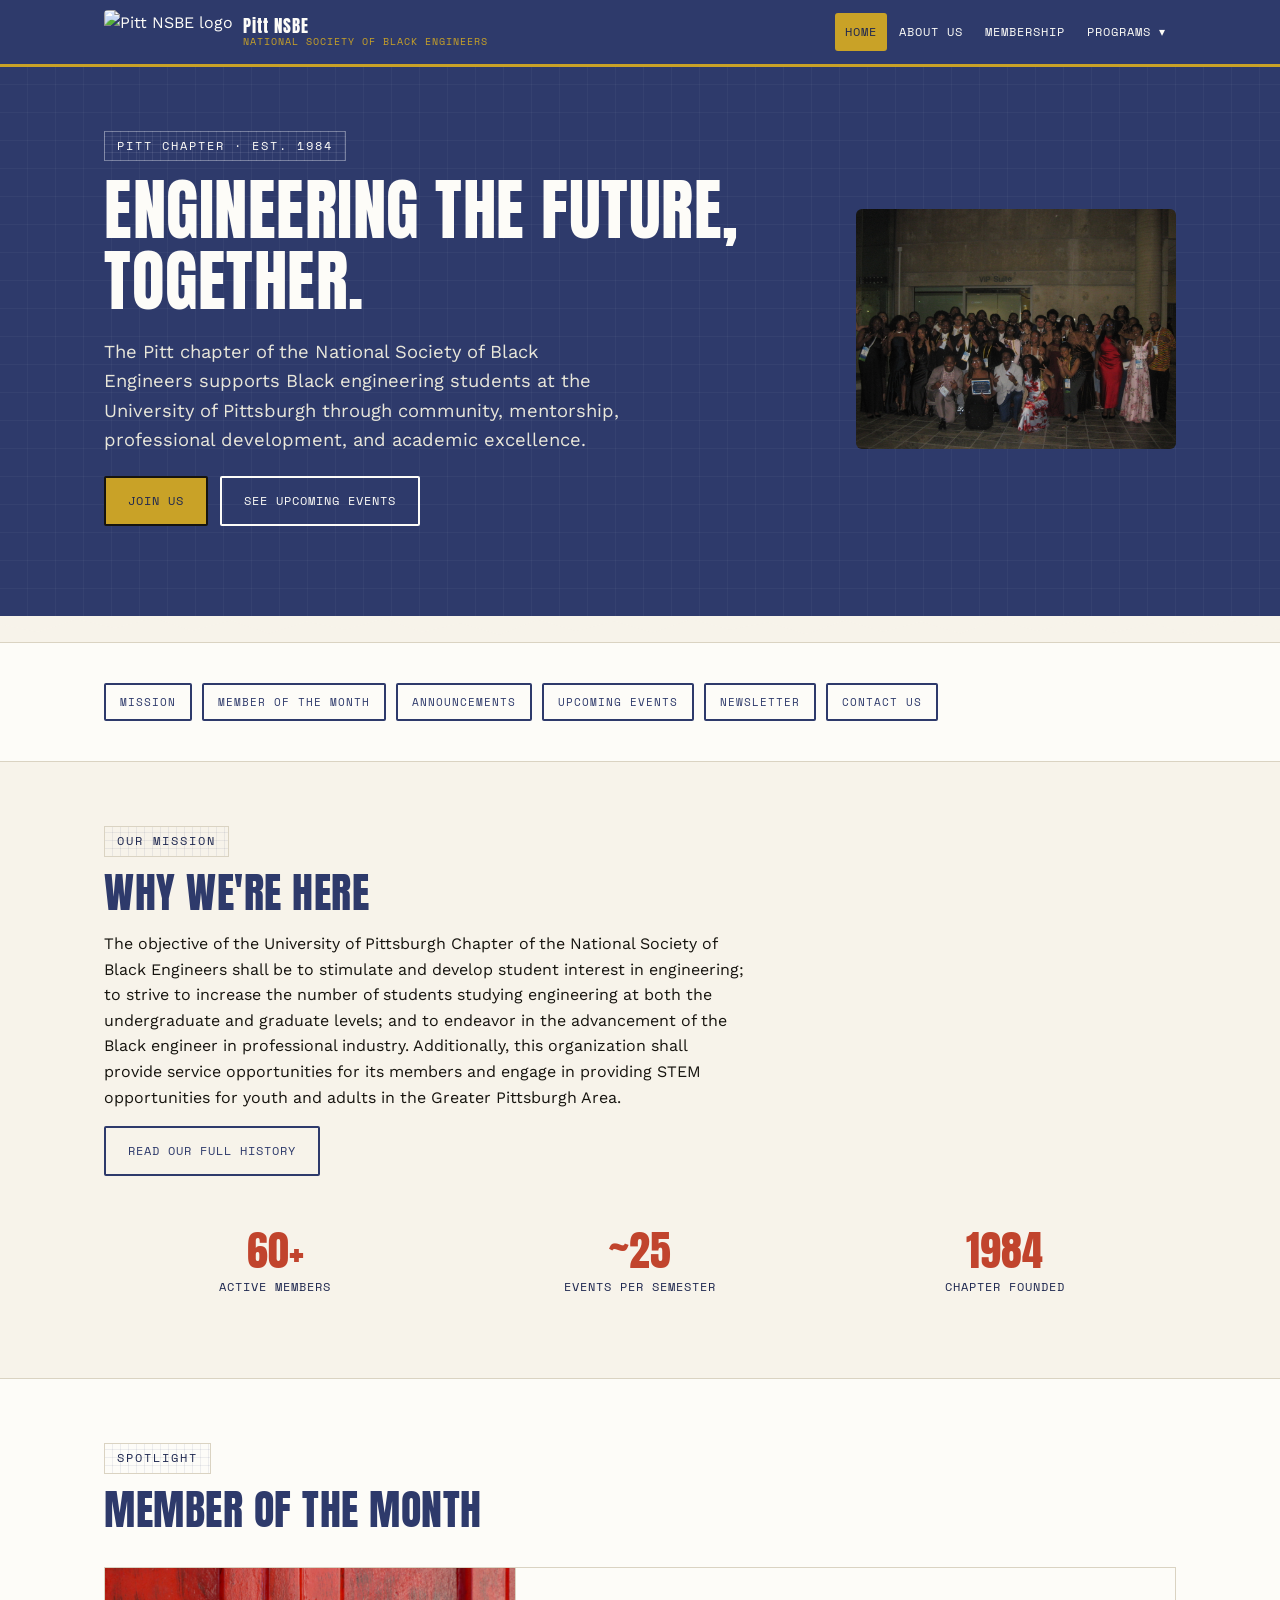
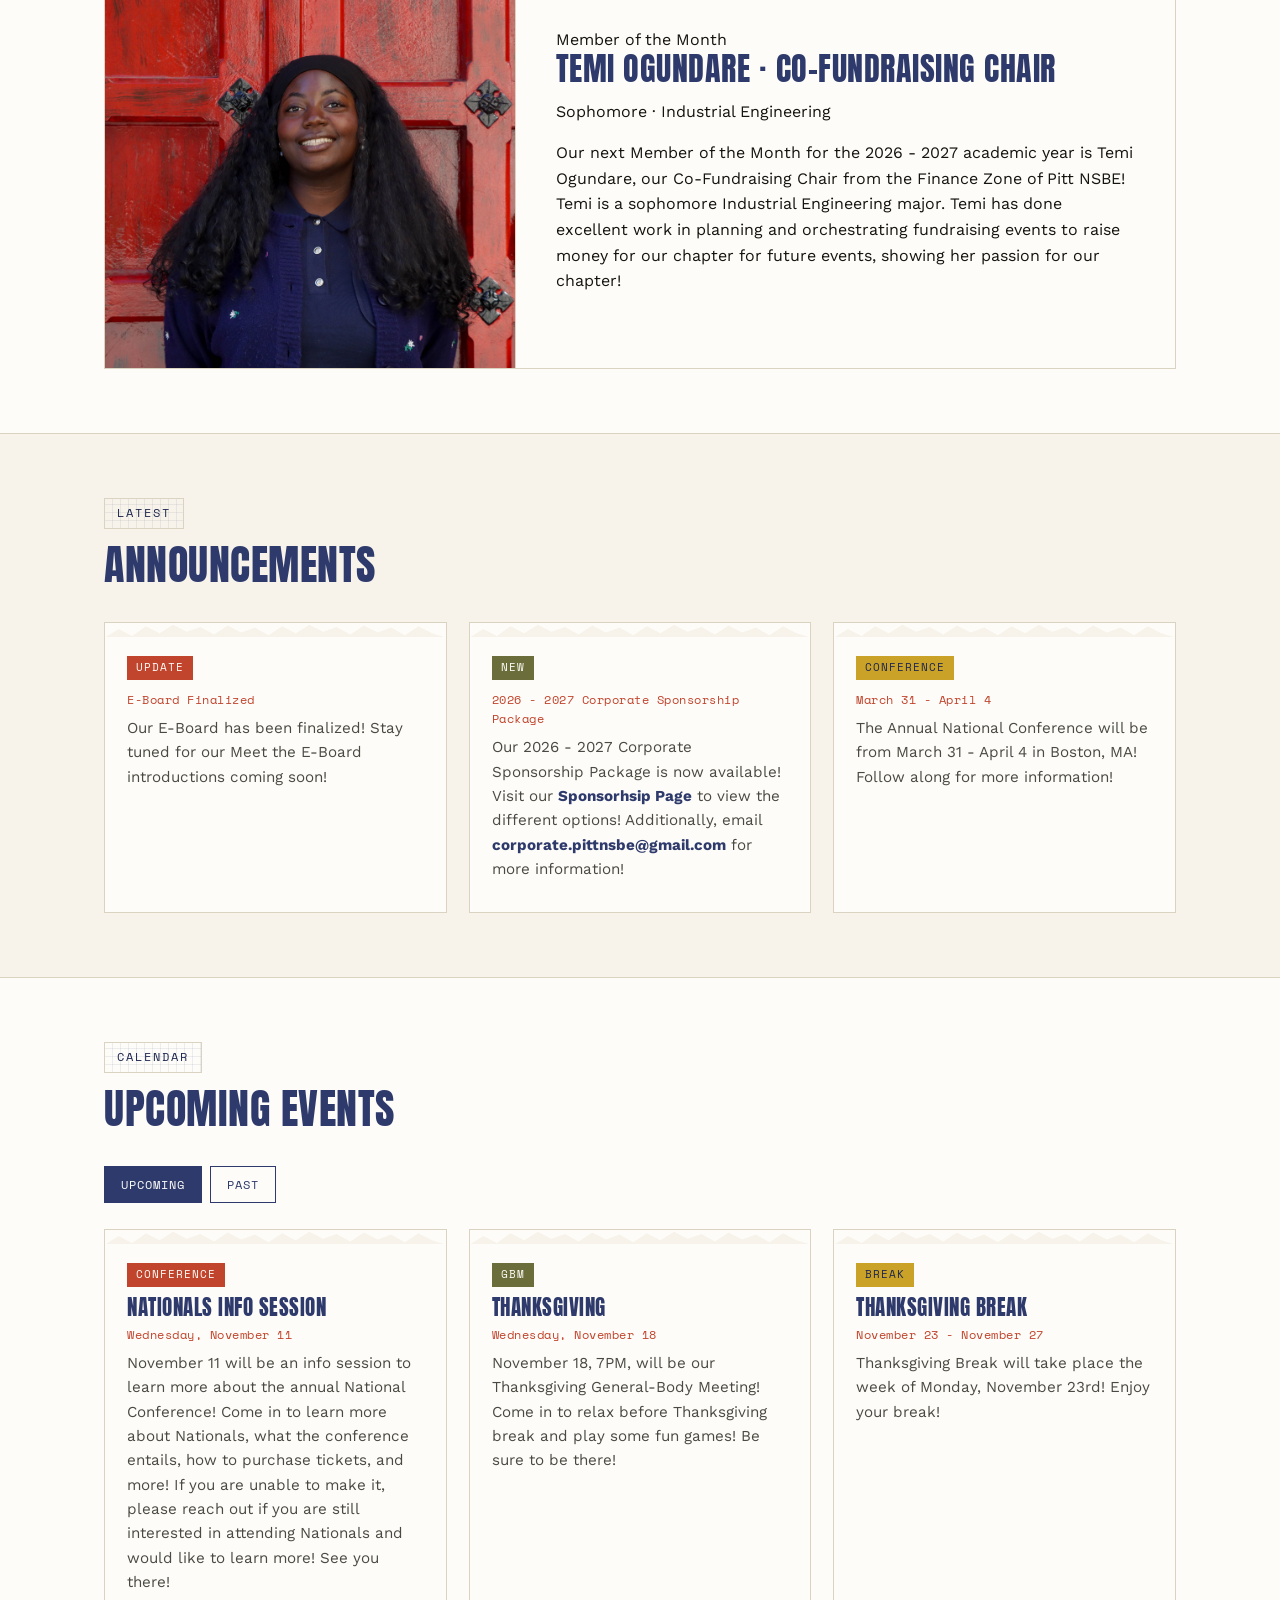
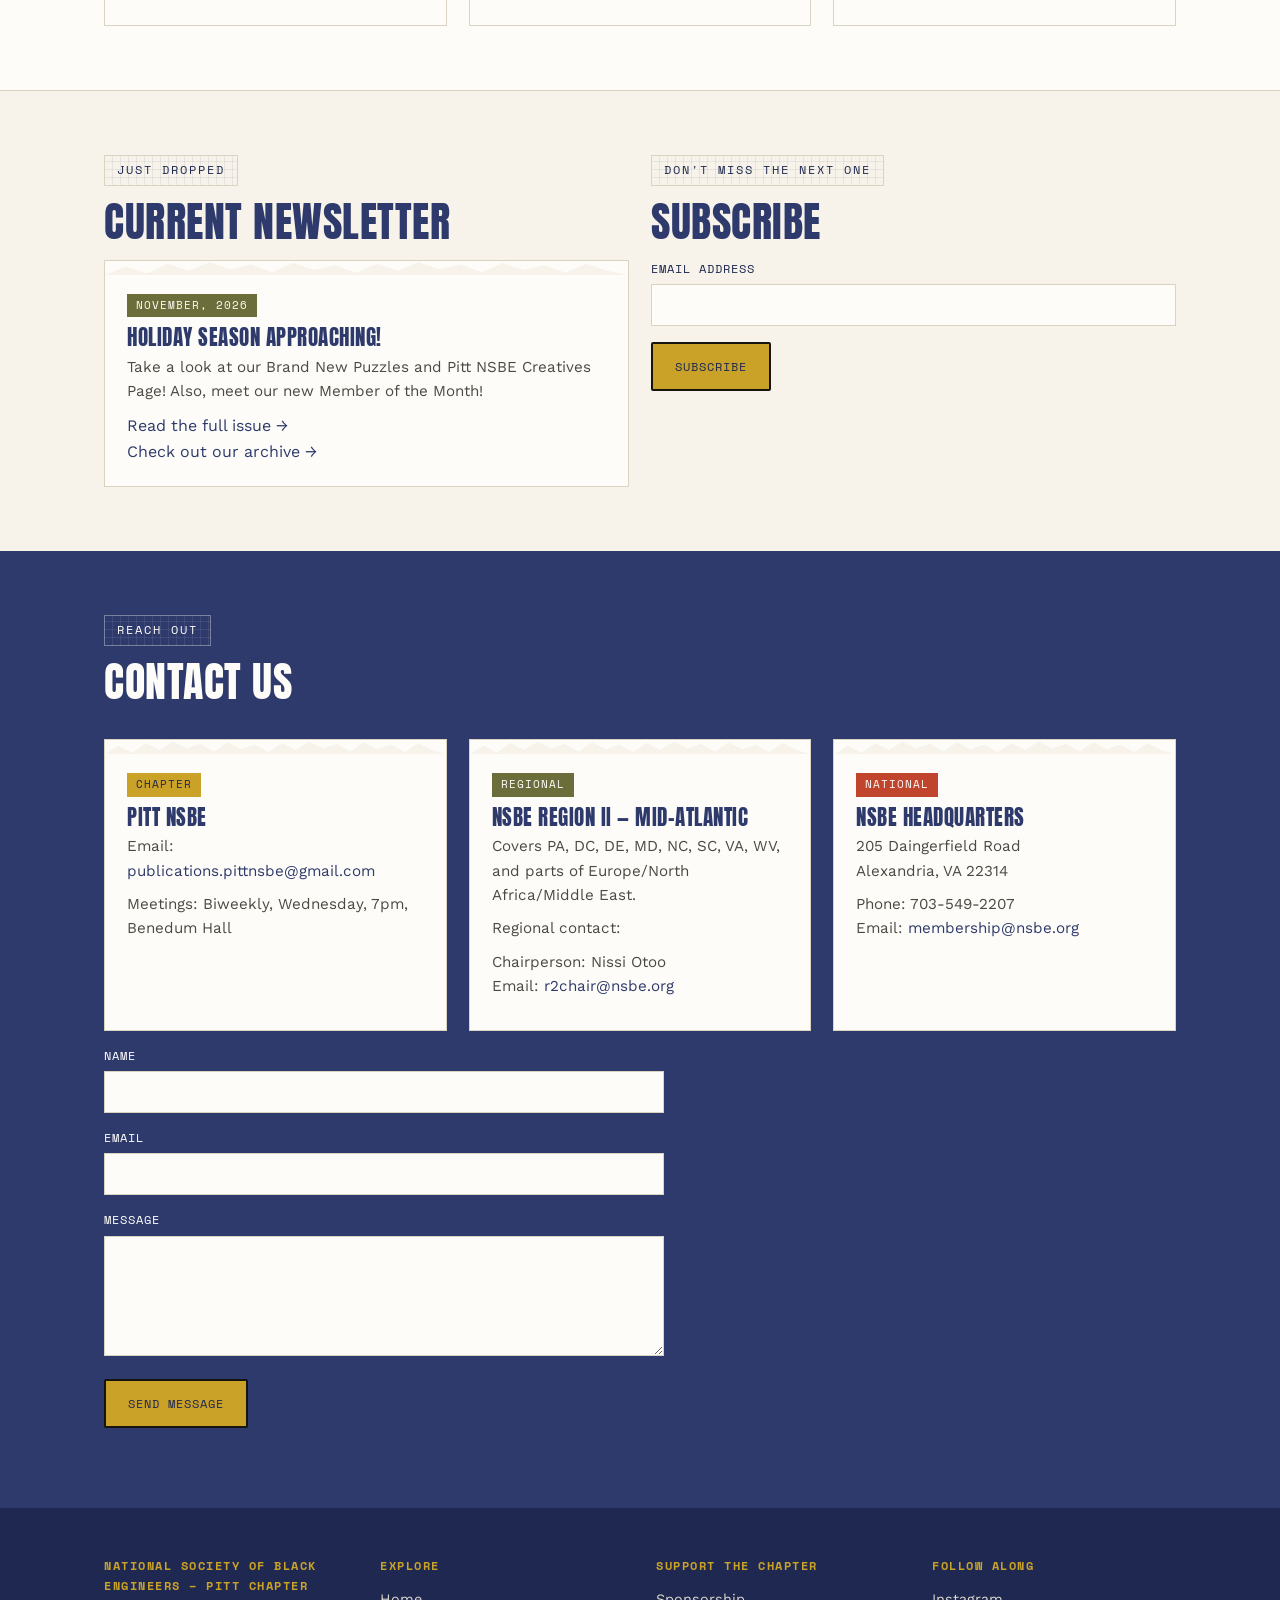
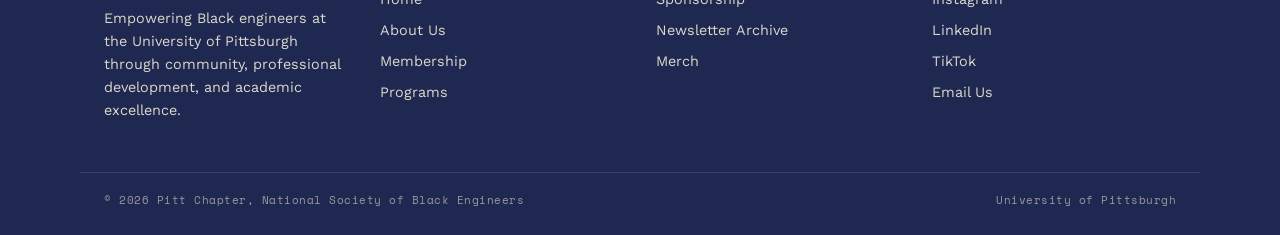
==== commit 41b211c3: "updated announcements" ====
--- a/index.html
+++ b/index.html
@@ -125,13 +125,13 @@
           <p class="meta">E-Board Finalized</p>
           <p>Our E-Board has been finalized! Stay tuned for our Meet the E-Board introductions coming soon!
         </div>
-        <div class="card"><span class="tag">Reminder</span>
-          <p class="meta">Sunday, November 1</p>
-          <p>Chapter dues have now increased!</p>
+        <div class="card"><span class="tag">New</span>
+          <p class="meta">2026 - 2027 Corporate Sponsorship Package</p>
+          <p>Our 2026 - 2027 Corporate Sponsorship Package is now available! Visit our <a href="sponsorship.html"><b>Sponsorhsip Page</b></a> to view the different options! Additionally, email <a href="mailto:corporate.pittnsbe@gmail.com"><b>corporate.pittnsbe@gmail.com</b></a> for more information!</p>
         </div>
         <div class="card"><span class="tag mustard">Conference</span>
-          <p class="meta">November 6-8</p>
-          <p>The Fall Regional Conference is coming up! Make sure to attend!</p>
+          <p class="meta">March 31 - April 4</p>
+          <p>The Annual National Conference will be from March 31 - April 4 in Boston, MA! Follow along for more information!</p>
         </div>
       </div>
     </div>
@@ -149,12 +149,6 @@
       </div>
       <div class="tab-panel active" id="ev-upcoming">
         <div class="grid cols-3">
-          <div class="card"><span class="tag mustard">GBM</span>
-            <h3>Pitt x CMU Pre-FRC Session</h3>
-            <p class="meta">Thursday, November 5</p>
-            <p>On November 5th, 5:30 PM, we will be partnering with CMU to host a GBM to discuss the Fall Regional Conference which will be hosted in Pittsburgh, November 6 - 8! Expect to learn more about what the Fall Regional Conference is and what to expect, in addition to learning our chants!
-            </p>
-          </div>
           <div class="card"><span class="tag rust">Conference</span>
             <h3>Nationals Info Session</h3>
             <p class="meta">Wednesday, November 11</p>
@@ -165,6 +159,12 @@
             <h3>Thanksgiving</h3>
             <p class="meta">Wednesday, November 18</p>
             <p>November 18, 7PM, will be our Thanksgiving General-Body Meeting! Come in to relax before Thanksgiving break and play some fun games! Be sure to be there!
+            </p>
+          </div>
+          <div class="card"><span class="tag mustard">Break</span>
+            <h3>Thanksgiving Break</h3>
+            <p class="meta">November 23 - November 27</p>
+            <p>Thanksgiving Break will take place the week of Monday, November 23rd! Enjoy your break!
             </p>
           </div>
         </div>
